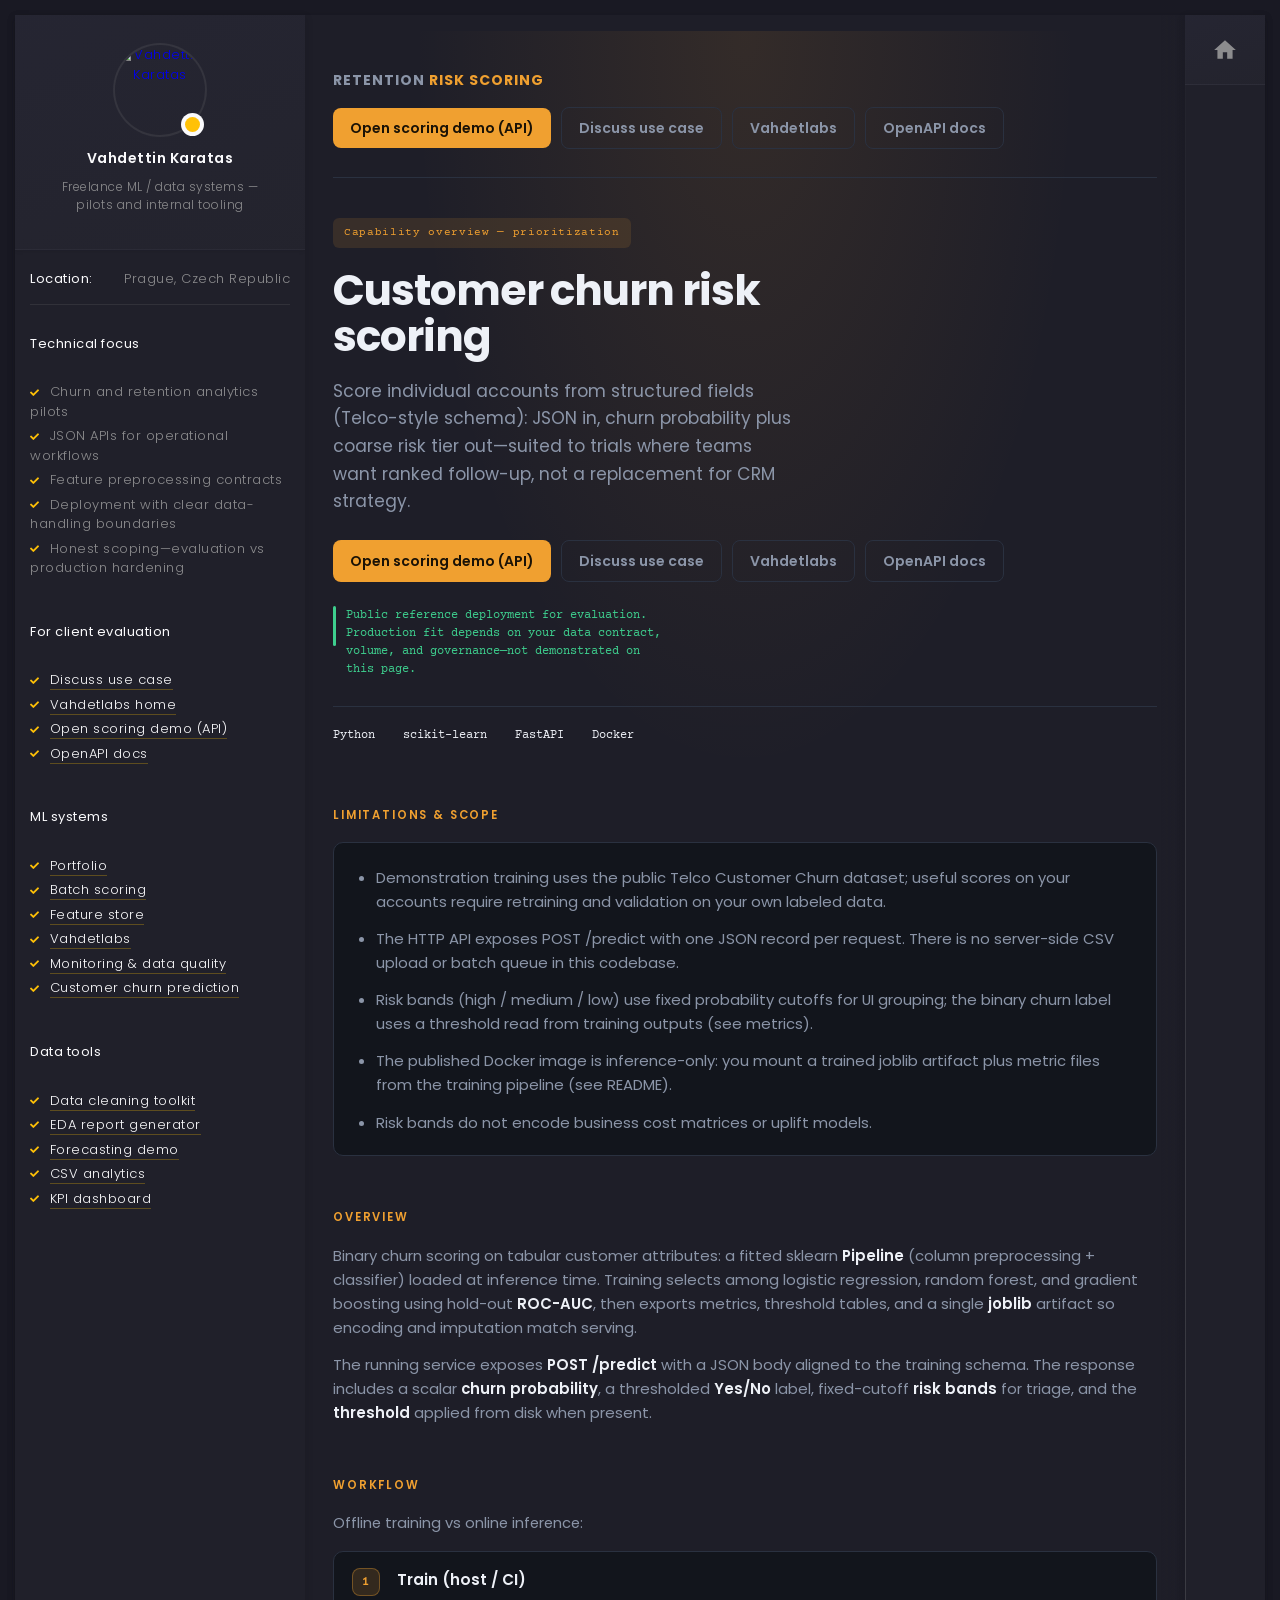
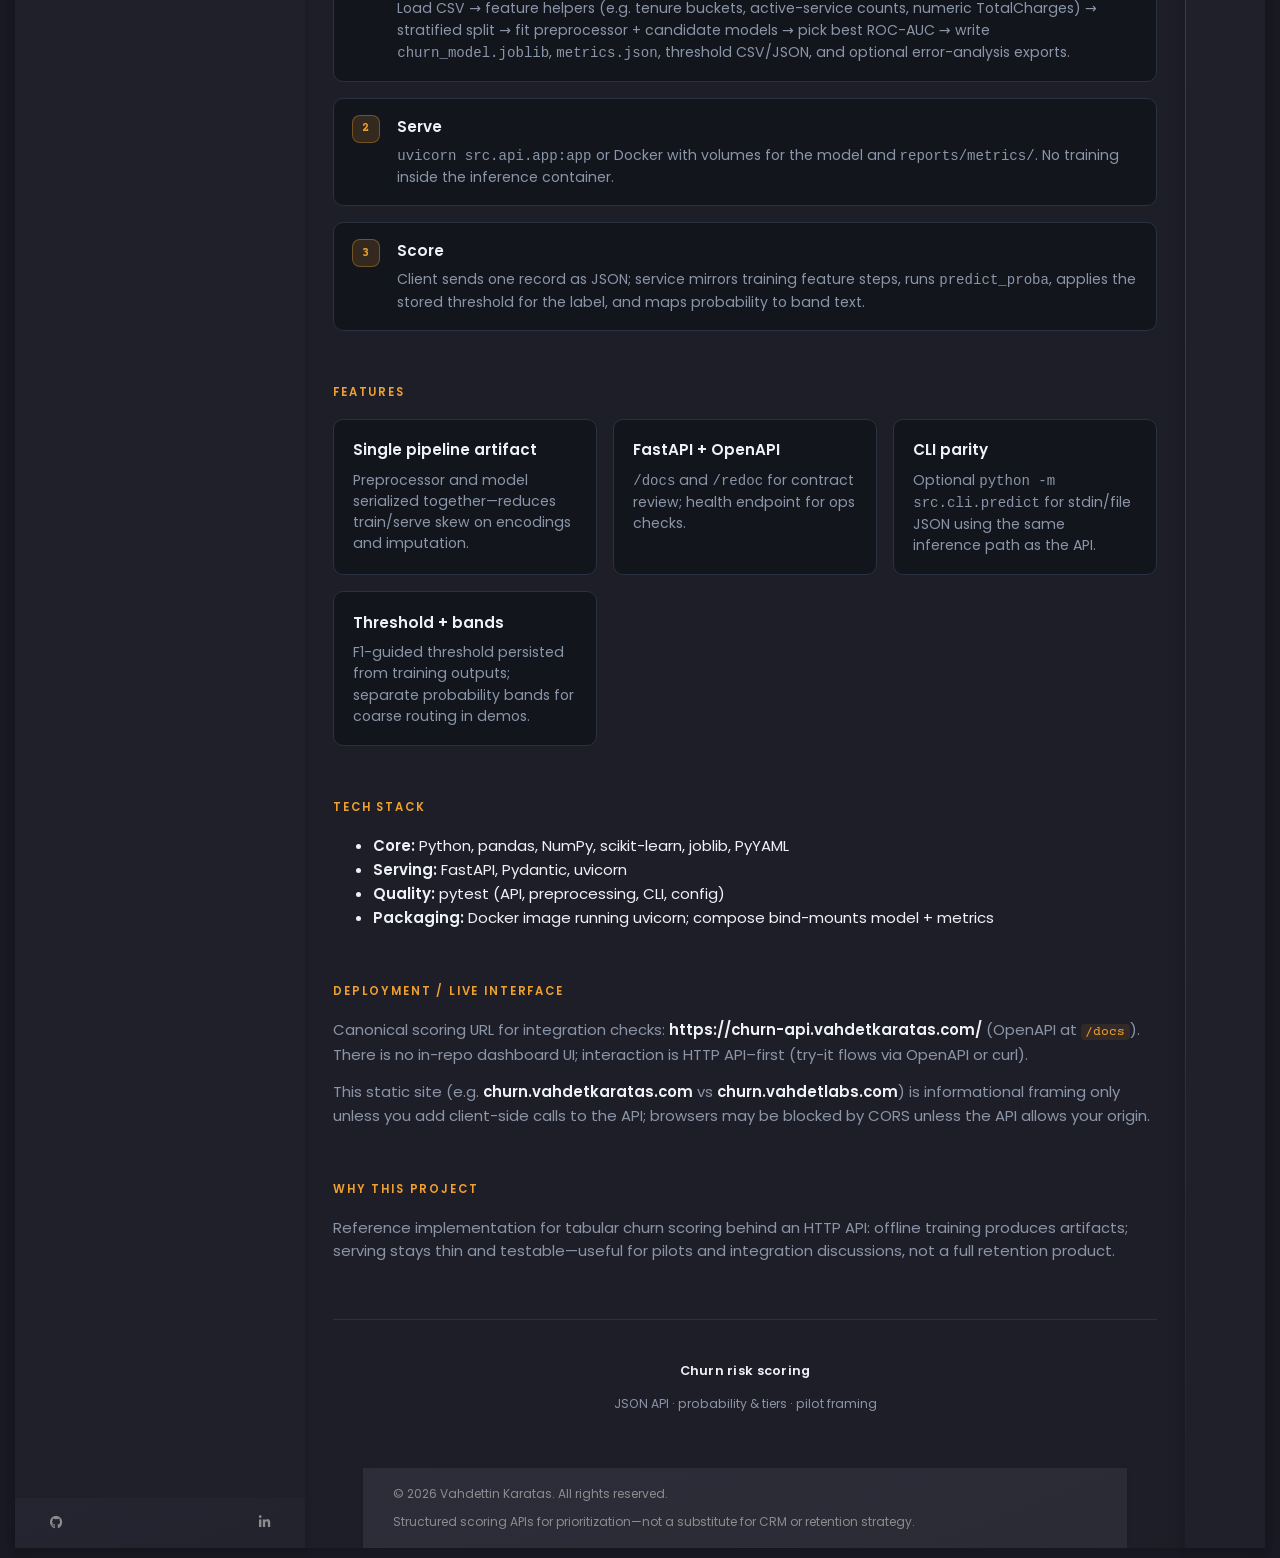
==== layout-shell-commercial/index.html @ cf545b8a "u2" ====
<!DOCTYPE html>
<html lang="en">
<head>
  <meta charset="UTF-8">
  <meta name="viewport" content="width=device-width, initial-scale=1">
  <meta name="description" content="Churn probability and risk tiers from tabular customer fields via JSON API—useful for prioritizing retention follow-up in pilot workflows.">
  <meta name="theme-color" content="#1a1f24">
  <title>Customer churn risk scoring — capability overview</title>
  <link rel="icon" href="/favicon.svg" type="image/svg+xml">
  <link rel="shortcut icon" href="/favicon.svg" type="image/svg+xml">
  <link rel="preconnect" href="https://fonts.googleapis.com">
  <link rel="preconnect" href="https://fonts.gstatic.com" crossorigin>
  <link href="https://fonts.googleapis.com/css2?family=Courier+Prime:ital,wght@0,400;0,700;1,400&family=Poppins:wght@200;300;400;600;700&display=swap" rel="stylesheet">
  <link rel="stylesheet" href="https://cdnjs.cloudflare.com/ajax/libs/font-awesome/5.15.4/css/all.min.css" crossorigin="anonymous" referrerpolicy="no-referrer">
  <link rel="stylesheet" href="shell.css">
  <link rel="stylesheet" href="demo-content.css">
</head>
<body>
  <div class="shell-outer">
    <div class="shell-card">
      <div class="art-info-bar">
        <div class="art-info-bar-frame">
          <div class="art-info-bar-header">
            <button type="button" class="art-info-bar-btn" aria-label="Toggle info" aria-expanded="false">
              <i class="fas fa-ellipsis-v" aria-hidden="true"></i>
            </button>
          </div>

          <div class="art-header">
            <div class="art-avatar">
              <a href="https://vahdetlabs.com/" class="art-avatar-curtain">
                <img src="https://vahdetkaratas.com/img/face-1.jpg" alt="Vahdettin Karatas" width="90" height="90">
                <i class="fas fa-expand" aria-hidden="true"></i>
              </a>
              <div class="art-lamp-light">
                <div class="art-available-lamp"></div>
              </div>
            </div>
            <h5 class="art-name mb-10"><a href="https://vahdetlabs.com/">Vahdettin Karatas</a></h5>
            <div class="art-sm-text">Freelance ML / data systems — pilots and internal tooling</div>
            
          </div>

          <div id="scrollbar2" class="art-scroll-frame">
            <div class="art-table p-15-15">
              <ul>
                <li><h6>Location:</h6><span>Prague, Czech Republic</span></li>
              </ul>
            </div>

            <div class="art-ls-divider"></div>

            <div class="art-knowledge-block p-30-15">
              <h6 class="mb-15">Technical focus</h6>
              <ul class="art-knowledge-list p-15-0">
                <li>Churn and retention analytics pilots</li>
<li>JSON APIs for operational workflows</li>
<li>Feature preprocessing contracts</li>
<li>Deployment with clear data-handling boundaries</li>
<li>Honest scoping—evaluation vs production hardening</li>
              </ul>
            </div>

            <div class="art-knowledge-block p-30-15">
              <h6 class="mb-15">For client evaluation</h6>
              <ul class="art-knowledge-list p-15-0">
                <li><a href="https://vahdetlabs.com/contact" target="_blank" rel="noopener noreferrer">Discuss use case</a></li>
<li><a href="https://vahdetlabs.com/" target="_blank" rel="noopener noreferrer">Vahdetlabs home</a></li>
<li><a href="https://churn-api.vahdetkaratas.com/" target="_blank" rel="noopener noreferrer">Open scoring demo (API)</a></li>
<li><a href="https://churn-api.vahdetkaratas.com/docs" target="_blank" rel="noopener noreferrer">OpenAPI docs</a></li>
              </ul>
            </div>

            <div class="art-knowledge-block p-30-15">
              <h6 class="mb-15">ML systems</h6>
              <ul class="art-knowledge-list p-15-0">
                <li><a href="https://vahdetkaratas.com/portfolio" target="_blank" rel="noopener noreferrer">Portfolio</a></li>
                <li><a href="https://batch-scoring.vahdetkaratas.com/" target="_blank" rel="noopener noreferrer">Batch scoring</a></li>
                <li><a href="https://feature-store.vahdetkaratas.com/" target="_blank" rel="noopener noreferrer">Feature store</a></li>
                <li><a href="https://vahdetlabs.com/" target="_blank" rel="noopener noreferrer">Vahdetlabs</a></li>
                <li><a href="https://monitoring.vahdetlabs.com/" target="_blank" rel="noopener noreferrer">Monitoring &amp; data quality</a></li>
                <li><a href="https://churn.vahdetlabs.com/" target="_blank" rel="noopener noreferrer">Customer churn prediction</a></li>
              </ul>
            </div>

            <div class="art-knowledge-block p-30-15">
              <h6 class="mb-15">Data tools</h6>
              <ul class="art-knowledge-list p-15-0">
                <li><a href="https://data-cleaning.vahdetlabs.com/" target="_blank" rel="noopener noreferrer">Data cleaning toolkit</a></li>
                <li><a href="https://eda-report.vahdetlabs.com/" target="_blank" rel="noopener noreferrer">EDA report generator</a></li>
                <li><a href="https://forecasting.vahdetlabs.com/" target="_blank" rel="noopener noreferrer">Forecasting demo</a></li>
                <li><a href="https://ai-analysis.vahdetlabs.com/" target="_blank" rel="noopener noreferrer">CSV analytics</a></li>
                <li><a href="https://kpi-dashboard.vahdetlabs.com/" target="_blank" rel="noopener noreferrer">KPI dashboard</a></li>
              </ul>
            </div>

          </div>

          <div class="art-ls-social">
            <a href="https://github.com/vahdetkaratas" target="_blank" rel="noopener noreferrer" title="GitHub" aria-label="GitHub"><i class="fab fa-github" aria-hidden="true"></i></a>
<a href="https://linkedin.com/in/vahdetkaratas" target="_blank" rel="noopener noreferrer" title="LinkedIn" aria-label="LinkedIn"><i class="fab fa-linkedin-in" aria-hidden="true"></i></a>
          </div>
        </div>
      </div>

      <div class="shell-main-wrap" id="shellMainWrap">
        <div class="shell-mobile-curtain" id="shellMobileCurtain" aria-hidden="true"></div>
        <div class="shell-main">
          <main class="shell-scroll" id="shellScroll">
            <div class="shell-content" id="projectContent">
              <div class="batch-page">
                <a class="skip" href="#main">Skip to content</a>

                <div class="wrap">
                  <header>
                    <div class="logo" id="top">Retention <span>risk scoring</span></div>
                    <div class="nav-actions">
                      <a class="btn btn-primary" href="https://churn-api.vahdetkaratas.com/" target="_blank" rel="noopener noreferrer">Open scoring demo (API)</a>
<a class="btn btn-ghost" href="https://vahdetlabs.com/contact" target="_blank" rel="noopener noreferrer">Discuss use case</a>
<a class="btn btn-ghost" href="https://vahdetlabs.com/" target="_blank" rel="noopener noreferrer">Vahdetlabs</a>
<a class="btn btn-ghost" href="https://churn-api.vahdetkaratas.com/docs" target="_blank" rel="noopener noreferrer">OpenAPI docs</a>
                    </div>
                  </header>

                  <div id="main">
                    <section class="hero">
                      <span class="hero-badge">Capability overview — prioritization</span>
                      <h1>Customer churn risk scoring</h1>
                      <p class="hero-lead">Score individual accounts from structured fields (Telco-style schema): JSON in, churn probability plus coarse risk tier out—suited to trials where teams want ranked follow-up, not a replacement for CRM strategy.</p>
                      <div class="hero-cta">
                        <a class="btn btn-primary" href="https://churn-api.vahdetkaratas.com/" target="_blank" rel="noopener noreferrer">Open scoring demo (API)</a>
<a class="btn btn-ghost" href="https://vahdetlabs.com/contact" target="_blank" rel="noopener noreferrer">Discuss use case</a>
<a class="btn btn-ghost" href="https://vahdetlabs.com/" target="_blank" rel="noopener noreferrer">Vahdetlabs</a>
<a class="btn btn-ghost" href="https://churn-api.vahdetkaratas.com/docs" target="_blank" rel="noopener noreferrer">OpenAPI docs</a>
                      </div>
                      <p class="hero-note">Public reference deployment for evaluation. Production fit depends on your data contract, volume, and governance—not demonstrated on this page.</p>
                      <div class="metrics" aria-label="Project facts">
                        <div><span>Python</span></div>
<div><span>scikit-learn</span></div>
<div><span>FastAPI</span></div>
<div><span>Docker</span></div>
                      </div>
                    </section>

                    <section id="scope" aria-labelledby="h-scope"><h2 id="h-scope">Limitations &amp; scope</h2><div class="pitch"><ul><li>Demonstration training uses the public Telco Customer Churn dataset; useful scores on your accounts require retraining and validation on your own labeled data.</li>
<li>The HTTP API exposes POST /predict with one JSON record per request. There is no server-side CSV upload or batch queue in this codebase.</li>
<li>Risk bands (high / medium / low) use fixed probability cutoffs for UI grouping; the binary churn label uses a threshold read from training outputs (see metrics).</li>
<li>The published Docker image is inference-only: you mount a trained joblib artifact plus metric files from the training pipeline (see README).</li>
<li>Risk bands do not encode business cost matrices or uplift models.</li></ul></div></section>

                    <section class="proj-section" aria-labelledby="overview-heading">
  <h2 id="overview-heading">Overview</h2>
  <div class="proj-prose">
    <p>
      Binary churn scoring on tabular customer attributes: a fitted sklearn <strong>Pipeline</strong>
      (column preprocessing + classifier) loaded at inference time. Training selects among logistic regression,
      random forest, and gradient boosting using hold-out <strong>ROC-AUC</strong>, then exports metrics,
      threshold tables, and a single <strong>joblib</strong> artifact so encoding and imputation match serving.
    </p>
    <p>
      The running service exposes <strong>POST /predict</strong> with a JSON body aligned to the training schema.
      The response includes a scalar <strong>churn probability</strong>, a thresholded <strong>Yes/No</strong> label,
      fixed-cutoff <strong>risk bands</strong> for triage, and the <strong>threshold</strong> applied from disk when present.
    </p>
  </div>
</section>

<section class="proj-section" aria-labelledby="workflow-heading">
  <h2 id="workflow-heading">Workflow</h2>
  <p class="proj-section-intro">Offline training vs online inference:</p>
  <ol class="proj-steps">
    <li class="proj-step">
      <span class="proj-step-num">1</span>
      <div class="proj-step-body">
        <h3 class="proj-step-title">Train (host / CI)</h3>
        <p>
          Load CSV → feature helpers (e.g. tenure buckets, active-service counts, numeric TotalCharges) → stratified split →
          fit preprocessor + candidate models → pick best ROC-AUC → write <code>churn_model.joblib</code>,
          <code>metrics.json</code>, threshold CSV/JSON, and optional error-analysis exports.
        </p>
      </div>
    </li>
    <li class="proj-step">
      <span class="proj-step-num">2</span>
      <div class="proj-step-body">
        <h3 class="proj-step-title">Serve</h3>
        <p>
          <code>uvicorn src.api.app:app</code> or Docker with volumes for the model and <code>reports/metrics/</code>.
          No training inside the inference container.
        </p>
      </div>
    </li>
    <li class="proj-step">
      <span class="proj-step-num">3</span>
      <div class="proj-step-body">
        <h3 class="proj-step-title">Score</h3>
        <p>
          Client sends one record as JSON; service mirrors training feature steps, runs <code>predict_proba</code>,
          applies the stored threshold for the label, and maps probability to band text.
        </p>
      </div>
    </li>
  </ol>
</section>

<section class="proj-section" aria-labelledby="features-heading">
  <h2 id="features-heading">Features</h2>
  <div class="proj-card-grid">
    <div class="proj-card">
      <h3 class="proj-card-title">Single pipeline artifact</h3>
      <p>Preprocessor and model serialized together—reduces train/serve skew on encodings and imputation.</p>
    </div>
    <div class="proj-card">
      <h3 class="proj-card-title">FastAPI + OpenAPI</h3>
      <p><code>/docs</code> and <code>/redoc</code> for contract review; health endpoint for ops checks.</p>
    </div>
    <div class="proj-card">
      <h3 class="proj-card-title">CLI parity</h3>
      <p>Optional <code>python -m src.cli.predict</code> for stdin/file JSON using the same inference path as the API.</p>
    </div>
    <div class="proj-card">
      <h3 class="proj-card-title">Threshold + bands</h3>
      <p>F1-guided threshold persisted from training outputs; separate probability bands for coarse routing in demos.</p>
    </div>
  </div>
</section>

<section class="proj-section" aria-labelledby="stack-heading">
  <h2 id="stack-heading">Tech stack</h2>
  <div class="proj-prose">
    <ul>
      <li><strong>Core:</strong> Python, pandas, NumPy, scikit-learn, joblib, PyYAML</li>
      <li><strong>Serving:</strong> FastAPI, Pydantic, uvicorn</li>
      <li><strong>Quality:</strong> pytest (API, preprocessing, CLI, config)</li>
      <li><strong>Packaging:</strong> Docker image running uvicorn; compose bind-mounts model + metrics</li>
    </ul>
  </div>
</section>

<section class="proj-section" aria-labelledby="deploy-heading">
  <h2 id="deploy-heading">Deployment / live interface</h2>
  <div class="proj-prose">
    <p>
      Canonical scoring URL for integration checks: <strong>https://churn-api.vahdetkaratas.com/</strong>
      (OpenAPI at <code>/docs</code>). There is no in-repo dashboard UI; interaction is HTTP API–first (try-it flows via OpenAPI or curl).
    </p>
    <p>
      This static site (e.g. <strong>churn.vahdetkaratas.com</strong> vs <strong>churn.vahdetlabs.com</strong>) is informational framing only unless you add client-side calls to the API; browsers may be blocked by CORS unless the API allows your origin.
    </p>
  </div>
</section>

<section class="proj-section" aria-labelledby="why-heading">
  <h2 id="why-heading">Why this project</h2>
  <div class="proj-prose">
    <p>
      Reference implementation for tabular churn scoring behind an HTTP API: offline training produces artifacts; serving stays thin and testable—useful for pilots and integration discussions, not a full retention product.
    </p>
  </div>
</section>

                  </div>

                  <footer class="batch-project-footer">
                    <p class="name">Churn risk scoring</p>
                    <p style="margin:0.35rem 0 0;font-size:0.76rem;">JSON API · probability &amp; tiers · pilot framing</p>
                  </footer>
                </div>
              </div>
            </div>

            <div class="container-fluid p-30-0">
              <footer class="footer">
                <div class="art-copy">© <span id="shellYear"></span> Vahdettin Karatas. All rights reserved.</div>
                <div class="footer-developer">Structured scoring APIs for prioritization—not a substitute for CRM or retention strategy.</div>
              </footer>
            </div>
          </main>
        </div>

        <aside class="shell-rail" aria-label="Home">
          <div class="shell-rail-header">
            <a class="shell-rail-home" href="https://vahdetlabs.com/" id="shellHomeLink" title="Vahdetlabs home" aria-label="Vahdetlabs home">
              <svg viewBox="0 0 24 24" aria-hidden="true" class="shell-rail-home-icon">
                <path fill="currentColor" d="M10 20v-6h4v6h5v-8h3L12 3 2 12h3v8h5z"/>
              </svg>
            </a>
          </div>
          <div class="shell-rail-spacer" aria-hidden="true"></div>
        </aside>
      </div>
    </div>
  </div>

  <script src="shell.js"></script>
</body>
</html>
---- layout-shell-commercial/shell.css ----
/**
 * layout-shell — info bar transcribed from:
 *   _config.scss (tokens), _info-bar.scss, _common.scss (art-table, utilities),
 *   _markup.scss (.art-info-bar / .art-scroll-frame), _enhancements.scss (info bar tweaks)
 */
:root {
  --main-color: #ffc107;
  --text-neon: 0 0 3px rgba(250, 250, 252, 0.4);
  --info-bar-1: rgb(32, 32, 42);
  --info-bar-2-a: rgb(37, 37, 50);
  --info-bar-2-b: rgb(35, 35, 45);
  --content-bg: rgb(30, 30, 40);
  --deep: rgb(25, 25, 35);
  --card-a: rgb(45, 45, 58);
  --card-b: rgb(43, 43, 53);
  --card-s-light: linear-gradient(159deg, rgba(45, 45, 58, 0.88) 0%, rgba(43, 43, 53, 0.88) 100%);
  --text-1: rgb(250, 250, 252);
  --text-2: rgb(140, 140, 142);
  --text-3: rgb(100, 100, 102);
  --border-soft: rgba(255, 255, 255, 0.08);
  --shadow-1: 0 3px 8px 0 rgba(15, 15, 20, 0.2);
  --shadow-2: 0 1px 4px 0 rgba(15, 15, 20, 0.1);
  --tr-sm: 0.2s ease-out;
  --tr-md: 0.4s ease-in-out;
  --rail-width: 80px;
}

* {
  box-sizing: border-box;
}

html,
body {
  margin: 0;
  min-height: 100%;
}

/* Shell outer = .art-app padding */
.shell-outer {
  padding: 15px;
  min-height: 100vh;
  overflow-x: hidden;
  font-family: "Poppins", var(--font-primary, sans-serif);
  background: var(--deep);
  color: var(--text-2);
  font-size: 13px;
  font-weight: 300;
  letter-spacing: 0.5px;
  -webkit-font-smoothing: subpixel-antialiased;
}

.shell-outer * {
  scrollbar-width: none;
}
.shell-outer *::-webkit-scrollbar {
  display: none;
}

.shell-card {
  max-width: 1440px;
  margin: 0 auto;
  background: var(--content-bg);
  box-shadow: var(--shadow-1);
  min-height: calc(100vh - 30px);
  display: flex;
  flex-wrap: nowrap;
  align-items: stretch;
  position: relative;
}

/* ========== INFO BAR (_info-bar.scss + _markup.scss) ========== */
/* No horizontal padding here — only .art-info-bar-frame has 0 15px (_markup).
   Adding both caused “box in box” (30px total inset vs original single gutter). */
/* Typography matches _common.scss body + info-bar text rhythm */
.art-info-bar {
  background: var(--info-bar-1);
  width: 290px;
  min-width: 290px;
  max-width: 290px;
  height: calc(100vh - 30px);
  position: relative;
  z-index: 999;
  box-shadow: var(--shadow-1);
  transition: 0.55s ease-in-out;
  box-sizing: border-box;
  overflow-x: hidden;
  font-size: 13px;
  font-weight: 300;
  letter-spacing: 0.5px;
  line-height: 1.5;
  -webkit-font-smoothing: subpixel-antialiased;
}

.art-info-bar .art-info-bar-frame {
  padding: 0 15px;
  position: relative;
  height: 100%;
  box-sizing: border-box;
}

/* Mobile header — hidden on desktop (_markup.scss) */
.art-info-bar .art-info-bar-header {
  width: 100%;
  height: 70px;
  justify-content: flex-start;
  align-items: center;
  position: absolute;
  left: 0;
  top: 0;
  z-index: 999999999999;
  display: none;
  box-sizing: border-box;
}

.art-info-bar .art-info-bar-btn {
  margin-left: auto;
  pointer-events: all;
  font-size: 14px;
  padding: 30px;
  background: none;
  border: none;
  font: inherit;
  cursor: pointer;
  color: var(--text-2);
}

.art-info-bar .art-info-bar-btn:hover {
  color: var(--text-1);
}

/* Fits inside .art-info-bar-frame (single 15px gutter — no root bar padding) */
.art-info-bar .art-header {
  position: absolute;
  left: 0;
  top: 0;
  z-index: 99999;
  width: 100%;
  box-sizing: border-box;
  padding: 30px;
  height: 235px;
  background: linear-gradient(159deg, rgba(37, 37, 50, 0.98) 0%, rgba(35, 35, 45, 0.98) 100%);
  text-align: center;
  box-shadow: var(--shadow-2);
  border-bottom: 1px solid rgba(140, 140, 142, 0.06);
}

.art-info-bar .art-avatar {
  width: 90px;
  height: 90px;
  margin: 0 auto 15px;
  border-radius: 50%;
  position: relative;
}

.art-info-bar .art-avatar .art-avatar-curtain {
  position: relative;
  width: 100%;
  height: 100%;
  border-radius: 50%;
  display: flex;
  justify-content: center;
  outline: inherit;
  transition: var(--tr-sm), box-shadow 0.2s ease;
  z-index: 0;
  overflow: hidden;
  box-shadow: 0 0 0 2px rgba(140, 140, 142, 0.15);
}

.art-info-bar .art-avatar .art-avatar-curtain:hover {
  opacity: 1;
  outline: inherit;
  box-shadow: 0 0 0 2px rgba(140, 140, 142, 0.25);
}

.art-info-bar .art-avatar .art-avatar-curtain i {
  background: linear-gradient(159deg, rgba(45, 45, 58, 0.88) 0%, rgba(43, 43, 53, 0.88) 100%);
  width: 30px;
  height: 30px;
  text-align: center;
  align-self: center;
  font-weight: 700;
  font-size: 12px;
  line-height: 30px;
  color: var(--text-1);
  border-radius: 50%;
  opacity: 0;
  z-index: 1;
  transition: var(--tr-md);
}

.art-info-bar .art-avatar .art-avatar-curtain img {
  position: absolute;
  width: 100%;
  height: 100%;
  object-fit: cover;
  border-radius: 50%;
  z-index: 0;
  left: 0;
  top: 0;
}

.art-info-bar .art-avatar .art-avatar-curtain:hover i {
  opacity: 0.7;
}

.art-info-bar .art-avatar .art-avatar-curtain:hover i:hover {
  opacity: 1;
  transform: scale(1.07);
}

/* Availability lamp */
.art-info-bar .art-avatar .art-lamp-light {
  z-index: 2;
}

.art-info-bar .art-avatar .art-lamp-light::before {
  content: "";
  position: absolute;
  bottom: -1px;
  right: 1px;
  background: var(--text-1);
  height: 23px;
  width: 23px;
  border-radius: 50%;
  animation: shell-puls 1s infinite;
}

@keyframes shell-puls {
  0% {
    transform: scale(0.6);
    opacity: 1;
  }
  100% {
    transform: scale(1);
    opacity: 0;
  }
}

.art-info-bar .art-avatar .art-available-lamp {
  position: absolute;
  bottom: 3px;
  right: 5px;
  height: 15px;
  width: 15px;
  background: var(--main-color);
  border-radius: 50%;
  z-index: 0;
  transition: var(--tr-md);
  overflow: visible;
}

/* Tooltip: SCSS uses position:relative on ::after — that keeps a layout box under the text area.
   Absolute + visibility fixes the phantom “extra box” while hover still matches the site. */
.art-info-bar .art-avatar .art-available-lamp::after {
  position: absolute;
  left: 28px;
  top: -10px;
  content: "I am available for freelance hire";
  width: 115px;
  display: block;
  padding: 5px 10px;
  font-size: 12px;
  font-weight: 200;
  font-family: "Poppins", sans-serif;
  color: var(--text-2);
  box-shadow: var(--shadow-2);
  background: var(--deep);
  opacity: 0;
  visibility: hidden;
  pointer-events: none;
  transform: translateX(20px);
  transition: var(--tr-md);
  text-align: left;
  white-space: normal;
  margin: 0;
}

.art-info-bar .art-avatar .art-available-lamp::before {
  content: "";
  position: absolute;
  height: 5px;
  width: 5px;
  right: -15px;
  top: 5px;
  opacity: 0;
  background: var(--deep);
  pointer-events: none;
  transform: translateX(20px) rotate(45deg);
  transition: var(--tr-md);
  z-index: 99;
}

.art-info-bar .art-avatar .art-available-lamp:hover::after {
  opacity: 1;
  visibility: visible;
  transform: translateX(0);
}

.art-info-bar .art-avatar .art-available-lamp:hover::before {
  opacity: 1;
  transform: translateX(0) rotate(45deg);
}

/* h5.art-name.mb-10 — .margin:0 was beating .mb-10 (higher specificity); keep 10px below name */
.art-info-bar .art-name {
  color: var(--text-1);
  transition: var(--tr-md);
  font-size: 14px;
  font-weight: 600;
  line-height: 1.25;
  margin: 0 0 10px 0;
  padding: 0;
}

.art-info-bar .art-name a {
  color: var(--text-1);
  text-decoration: none;
  transition: var(--tr-md);
}

.art-info-bar .art-name:hover a {
  color: var(--main-color);
}

.art-info-bar .art-header .art-sm-text {
  font-size: 12px;
  line-height: 1.5;
  margin: 0;
  padding: 0;
}

/* Scroll / list areas still use global .art-sm-text size if needed */
.art-sm-text {
  font-size: 12px;
}

.art-muted {
  color: var(--text-3);
}

/* .mb-10 under last header line (availability) */
.art-info-bar .art-header .art-sm-text.art-muted.mb-10 {
  margin-bottom: 10px;
}

.p-15-15 {
  padding-top: 15px;
  padding-bottom: 15px;
}

.p-30-15 {
  padding-top: 30px;
  padding-bottom: 15px;
}

.p-15-0 {
  padding-top: 15px;
  padding-bottom: 0;
}

.mb-10 {
  margin-bottom: 10px;
}

.mb-15 {
  margin-bottom: 15px;
}

/* Scroll area: _markup.scss .art-info-bar-frame .art-scroll-frame .scroll-content → 240px 0 50px */
.art-info-bar #scrollbar2.art-scroll-frame {
  width: 100%;
  max-width: 100%;
  height: calc(100vh - 30px);
  overflow-x: hidden;
  overflow-y: auto;
  -webkit-overflow-scrolling: touch;
  box-sizing: border-box;
  padding: 240px 0 50px;
}

/* _common.scss .art-table */
.art-info-bar .art-table {
  color: var(--text-2);
}

.art-info-bar .art-table ul {
  padding: 0;
  margin: 0;
}

.art-info-bar .art-table ul li {
  list-style-type: none;
  display: flex;
  justify-content: space-between;
  margin-bottom: 5px;
}

.art-info-bar .art-table ul li:last-child {
  margin-bottom: 0;
}

.art-info-bar .art-table ul li h6 {
  padding-right: 20px;
  margin: 0;
  font-size: 13px;
  font-weight: 400;
  color: var(--text-1);
  line-height: 1.45;
}

.art-info-bar .art-table ul li > span:nth-child(2) {
  text-align: right;
  font-size: 13px;
  line-height: 1.45;
}

/* _common .art-ls-divider + _enhancements */
.art-ls-divider {
  background: var(--text-3);
  width: 100%;
  height: 1px;
  opacity: 0.25;
}

/* .mb-15 must win — do not use margin:0 shorthand on h6 (was overriding .mb-15) */
.art-info-bar .art-knowledge-block > h6 {
  margin: 0 0 15px 0;
  padding: 0;
  font-size: 13px;
  font-weight: 400;
  color: var(--text-1);
  line-height: 1.35;
}

/* _info-bar.scss .art-knowledge-list */
.art-info-bar .art-knowledge-list {
  padding-left: 0;
  margin: 0;
  list-style: none;
}

.art-info-bar .art-knowledge-list li {
  list-style-type: none;
  margin-bottom: 5px;
  padding: 0;
  color: var(--text-2);
  font-size: 13px;
  line-height: 1.5;
}

.art-info-bar .art-knowledge-list li:last-child {
  margin-bottom: 0;
}

.art-info-bar .art-knowledge-list li::before {
  font-family: "Font Awesome 5 Free";
  font-weight: 900;
  content: "\f00c";
  margin-right: 10px;
  font-size: 9px;
  color: var(--main-color);
  display: inline-block;
  vertical-align: 0.1em;
}

/* _info-bar .art-ls-social */
.art-info-bar .art-ls-social {
  display: flex;
  align-items: center;
  justify-content: space-between;
  padding: 0 35px;
  height: 50px;
  background: linear-gradient(159deg, rgba(37, 37, 50, 0.98) 0%, rgba(35, 35, 45, 0.98) 100%);
  position: absolute;
  bottom: 0;
  box-shadow: var(--shadow-2);
  left: 0;
  width: 100%;
  box-sizing: border-box;
  z-index: 999;
}

/* _info-bar social links: no font-size in SCSS — inherit body 13px */
.art-info-bar .art-ls-social a {
  color: var(--text-2);
  transition: var(--tr-sm);
  font-size: 13px;
  line-height: 1;
}

.art-info-bar .art-ls-social a:hover {
  text-shadow: var(--text-neon);
  color: var(--text-1);
  transform: scale(1.1);
  opacity: 1;
}

/* ========== Main column + rail (unchanged shell) ========== */
.shell-main-wrap {
  flex: 1;
  min-width: 0;
  display: flex;
  flex-wrap: nowrap;
  align-items: stretch;
  position: relative;
  min-height: calc(100vh - 30px);
}

/* Desktop: no curtain node */
.shell-mobile-curtain {
  display: none;
}

@media (min-width: 921px) {
  .shell-main-wrap::after {
    content: "";
    position: absolute;
    right: var(--rail-width);
    top: 0;
    bottom: 0;
    width: 24px;
    background: linear-gradient(90deg, transparent 0%, rgba(25, 25, 35, 0.12) 100%);
    pointer-events: none;
    z-index: 5;
  }

  /*
   * Long main content: stretch sidebar + rail with the main column; window scrolls.
   */
  .shell-card {
    align-items: stretch;
  }

  .art-info-bar {
    height: auto;
    align-self: stretch;
    min-height: calc(100vh - 30px);
  }

  .art-info-bar .art-info-bar-frame {
    display: flex;
    flex-direction: column;
    min-height: 100%;
    height: 100%;
  }

  .art-info-bar #scrollbar2.art-scroll-frame {
    height: auto;
    flex: 1 1 auto;
    min-height: 10rem;
    max-height: none;
  }

  .shell-main-wrap {
    align-items: stretch;
    min-height: calc(100vh - 30px);
  }

  .shell-main {
    flex: 1 1 auto;
    min-width: 0;
    min-height: 0;
    display: flex;
    flex-direction: column;
  }

  main.shell-scroll {
    flex: 0 0 auto;
    min-height: 0;
    overflow-x: hidden;
    overflow-y: visible;
  }

  .shell-rail {
    align-self: stretch;
    min-height: calc(100vh - 30px);
  }
}

.shell-main {
  flex: 1;
  min-width: 0;
  display: flex;
  flex-direction: column;
  background: var(--content-bg);
}

.shell-scroll {
  flex: 1;
  min-height: 0;
  overflow-y: auto;
  padding: 2rem 1.75rem 0;
  -webkit-overflow-scrolling: touch;
  color: var(--text-1);
  font-size: 15px;
  font-weight: 400;
  letter-spacing: normal;
}

.shell-content {
  max-width: 900px;
  margin: 0 auto;
  min-height: 35vh;
}

.shell-placeholder {
  margin: 0;
  padding: 2rem 1.25rem;
  border: 1px dashed var(--border-soft);
  border-radius: 4px;
  color: var(--text-3);
  font-size: 0.88rem;
  text-align: center;
  background: rgba(25, 25, 35, 0.25);
}

.container-fluid {
  overflow-x: hidden;
  padding: 0 30px;
  position: relative;
  max-width: 100%;
  box-sizing: border-box;
}

.p-30-0 {
  padding-top: 30px;
  padding-bottom: 0;
}

.footer {
  width: 100%;
  padding: 17px 30px 7px;
  display: flex;
  flex-wrap: wrap;
  justify-content: space-between;
  align-items: center;
  background: linear-gradient(159deg, var(--card-a) 0%, var(--card-b) 100%);
  box-shadow: var(--shadow-2);
  font-size: 12px;
  color: var(--text-2);
  transition: 0.55s ease-in-out;
  z-index: 9;
}

.footer > div {
  margin-bottom: 10px;
}

.footer a {
  color: inherit;
  text-decoration: none;
  transition: var(--tr-sm);
}

.footer a:hover {
  color: var(--text-1);
}

.art-copy {
  color: var(--text-2);
}

.footer-developer {
  color: var(--text-2);
  text-align: right;
}

.shell-rail {
  width: var(--rail-width);
  min-width: var(--rail-width);
  flex-shrink: 0;
  background: var(--info-bar-1);
  display: flex;
  flex-direction: column;
  box-shadow: var(--shadow-1);
  position: relative;
  z-index: 6;
}

.shell-rail::before {
  content: "";
  position: absolute;
  left: 0;
  top: 0;
  bottom: 0;
  width: 1px;
  background: linear-gradient(
    180deg,
    transparent 0%,
    rgba(140, 140, 142, 0.2) 20%,
    rgba(140, 140, 142, 0.25) 50%,
    rgba(140, 140, 142, 0.2) 80%,
    transparent 100%
  );
  pointer-events: none;
}

.shell-rail-header {
  width: 100%;
  height: 70px;
  min-height: 70px;
  display: flex;
  align-items: center;
  justify-content: center;
  background: linear-gradient(159deg, rgba(37, 37, 50, 0.98) 0%, rgba(35, 35, 45, 0.98) 100%);
  border-bottom: 1px solid rgba(140, 140, 142, 0.08);
}

.shell-rail-home {
  display: flex;
  align-items: center;
  justify-content: center;
  width: 100%;
  height: 100%;
  color: var(--text-2);
  text-decoration: none;
  transition: color 0.2s, background 0.2s;
}

.shell-rail-home:hover {
  color: var(--main-color);
  background: rgba(255, 255, 255, 0.04);
}

.shell-rail-home-icon {
  width: 26px;
  height: 26px;
  display: block;
}

.shell-rail-spacer {
  flex: 1;
  min-height: 8px;
}

/* ========== Mobile (_markup max-width 920px) ========== */
@media (max-width: 920px) {
  .container-fluid {
    padding-left: 15px;
    padding-right: 15px;
  }

  .art-info-bar .art-info-bar-header {
    display: flex;
    flex-direction: row;
    align-items: center;
    justify-content: flex-start;
  }

  .shell-card {
    flex-direction: column;
    position: relative;
  }

  .shell-mobile-curtain.is-open {
    display: block;
    position: fixed;
    inset: 0;
    z-index: 998;
    background: rgba(30, 30, 40, 0.88);
    cursor: pointer;
    border: none;
    padding: 0;
    margin: 0;
  }

  .art-info-bar {
    position: absolute;
    left: -290px;
    width: 290px;
    height: 100vh;
    transition: transform 0.2s ease-out;
    z-index: 997;
  }

  .art-info-bar.art-active {
    transform: translateX(290px);
    z-index: 1000;
  }

  .art-info-bar .art-info-bar-btn {
    transform: translateX(70px);
    transition: var(--tr-md);
  }

  .art-info-bar.art-active .art-info-bar-btn {
    transform: translateX(0);
  }

  #scrollbar2.art-scroll-frame {
    height: 100vh;
  }

  .shell-main-wrap {
    flex-direction: column;
    min-height: 0;
    width: 100%;
    max-width: 100vw;
  }

  .shell-main-wrap::after {
    display: none !important;
  }

  .shell-scroll {
    min-height: 50vh;
  }

  .shell-rail {
    width: 100%;
    min-width: 100%;
    flex-direction: row;
    order: -1;
    min-height: 56px;
  }

  .shell-rail-header {
    width: 100%;
    height: 56px;
    min-height: 56px;
    border-bottom: 1px solid var(--border-soft);
  }

  .shell-rail-spacer {
    display: none;
  }
}

@media (max-width: 600px) {
  .footer {
    flex-direction: column;
    align-items: flex-start;
  }
  .footer-developer {
    text-align: left;
  }
}
---- layout-shell-commercial/demo-content.css ----
/* Demo page body — scoped inside .batch-page (shell = shell.css) */
.batch-page {
  --bg: #0a0c10;
  --bg-elevated: #12151c;
  --border: #2a3140;
  --text: #eef1f7;
  --muted: #8b95a8;
  --accent: #f0a030;
  --accent-hover: #ffb84d;
  --accent-glow: rgba(240, 160, 48, 0.12);
  --ok: #3ecf8e;
  --content-bg: rgb(30, 30, 40);
  --font-sans: "Poppins", system-ui, -apple-system, sans-serif;
  --font-mono: "Courier Prime", "Courier New", Courier, monospace;
  --radius: 10px;
  --step: 0.05s;
  position: relative;
  box-sizing: border-box;
  font-family: var(--font-sans);
  color: var(--text);
  line-height: 1.6;
  padding-bottom: 0.5rem;
}

@media (prefers-reduced-motion: reduce) {
  .batch-page * {
    animation-duration: 0.01ms !important;
    animation-iteration-count: 1 !important;
    transition-duration: 0.01ms !important;
  }
}

.batch-page *,
.batch-page *::before,
.batch-page *::after {
  box-sizing: border-box;
}

.batch-page a:focus-visible,
.batch-page .btn:focus-visible {
  outline: 2px solid var(--accent);
  outline-offset: 3px;
}

.batch-page .skip {
  position: absolute;
  left: -9999px;
  top: 0.5rem;
  padding: 0.5rem 1rem;
  background: var(--accent);
  color: var(--bg);
  font-weight: 600;
  z-index: 100;
  border-radius: 4px;
}
.batch-page .skip:focus {
  left: 0.5rem;
}

.batch-page header {
  display: flex;
  flex-wrap: wrap;
  align-items: center;
  justify-content: space-between;
  gap: 1rem;
  padding: 1.35rem 0 1.75rem;
  border-bottom: 1px solid var(--border);
}
.batch-page .logo {
  font-weight: 700;
  font-size: 0.88rem;
  letter-spacing: 0.07em;
  text-transform: uppercase;
  color: var(--muted);
}
.batch-page .logo span {
  color: var(--accent);
}

.batch-page .nav-actions {
  display: flex;
  flex-wrap: wrap;
  align-items: center;
  gap: 0.65rem;
}
.batch-page .btn {
  display: inline-flex;
  align-items: center;
  justify-content: center;
  gap: 0.45rem;
  padding: 0.55rem 1.05rem;
  font-family: var(--font-sans);
  font-weight: 600;
  font-size: 0.875rem;
  text-decoration: none;
  border-radius: 8px;
  border: none;
  cursor: pointer;
  transition: transform 0.18s ease, box-shadow 0.18s ease, background 0.18s ease, color 0.18s ease;
}
.batch-page .btn-primary {
  background: var(--accent);
  color: #1a1206;
}
.batch-page .btn-primary:hover {
  background: var(--accent-hover);
  transform: translateY(-2px);
  box-shadow: 0 10px 28px rgba(240, 160, 48, 0.22);
}
.batch-page .btn-ghost {
  background: transparent;
  color: var(--muted);
  border: 1px solid var(--border);
}
.batch-page .btn-ghost:hover {
  color: var(--text);
  border-color: var(--muted);
  background: var(--bg-elevated);
}
.batch-page .btn svg {
  width: 17px;
  height: 17px;
  fill: currentColor;
  flex-shrink: 0;
}

.batch-page #main > section {
  margin-top: 3.25rem;
  opacity: 0;
  animation: batch-enter 0.6s ease forwards;
}
.batch-page main section.hero {
  opacity: 1;
  animation: none;
}
.batch-page #main > section:nth-of-type(2) {
  animation-delay: calc(var(--step) * 1);
}
.batch-page #main > section:nth-of-type(3) {
  animation-delay: calc(var(--step) * 2);
}
.batch-page #main > section:nth-of-type(4) {
  animation-delay: calc(var(--step) * 3);
}
.batch-page #main > section:nth-of-type(5) {
  animation-delay: calc(var(--step) * 4);
}
.batch-page #main > section:nth-of-type(6) {
  animation-delay: calc(var(--step) * 5);
}
.batch-page #main > section:nth-of-type(7) {
  animation-delay: calc(var(--step) * 6);
}
@keyframes batch-enter {
  from {
    opacity: 0;
    transform: translateY(14px);
  }
  to {
    opacity: 1;
    transform: translateY(0);
  }
}

.batch-page .wrap {
  position: relative;
  z-index: 1;
  max-width: 880px;
  margin: 0 auto;
  padding: 0 0 1rem;
}

.batch-page .hero {
  padding: 2.5rem 0 0.5rem;
  margin-top: 0 !important;
}
.batch-page .hero .hero-badge {
  display: inline-block;
  font-family: var(--font-mono);
  font-size: 0.68rem;
  font-weight: 500;
  padding: 0.38rem 0.7rem;
  background: rgba(240, 160, 48, 0.12);
  color: var(--accent);
  border-radius: 6px;
  margin-bottom: 1.2rem;
  letter-spacing: 0.06em;
}
.batch-page h1 {
  font-size: clamp(1.85rem, 5.2vw, 2.65rem);
  font-weight: 700;
  line-height: 1.1;
  margin: 0 0 1.1rem;
  letter-spacing: -0.025em;
  max-width: 18ch;
}
.batch-page .hero-lead {
  font-size: 1.08rem;
  font-weight: 400;
  color: var(--muted);
  max-width: 42ch;
  margin: 0 0 1.5rem;
}
.batch-page .hero-cta {
  display: flex;
  flex-wrap: wrap;
  gap: 0.65rem;
  margin-bottom: 1.5rem;
}
.batch-page .hero-note {
  display: flex;
  align-items: flex-start;
  gap: 0.65rem;
  max-width: 48ch;
  font-family: var(--font-mono);
  font-size: 0.78rem;
  color: var(--ok);
  line-height: 1.45;
  margin: 0;
}
.batch-page .hero-note::before {
  content: "";
  width: 3px;
  min-height: 2.5rem;
  background: var(--ok);
  border-radius: 2px;
  flex-shrink: 0;
}
.batch-page .metrics {
  display: flex;
  flex-wrap: wrap;
  gap: 1rem 1.75rem;
  margin-top: 1.75rem;
  padding-top: 1.25rem;
  border-top: 1px solid var(--border);
  font-family: var(--font-mono);
  font-size: 0.72rem;
  color: var(--muted);
}
.batch-page .metrics span {
  color: var(--text);
  font-weight: 500;
}

.batch-page h2 {
  font-size: 0.72rem;
  font-weight: 600;
  text-transform: uppercase;
  letter-spacing: 0.16em;
  color: var(--muted);
  margin: 0 0 1.1rem;
}

/* Main body section titles (Overview, Architecture, Live demo, …) + limitations — site accent */
.batch-page .proj-section > h2,
.batch-page #scope > h2 {
  color: var(--accent);
}

.batch-page .compare {
  display: grid;
  grid-template-columns: 1fr 1fr;
  gap: 1rem;
}
@media (max-width: 680px) {
  .batch-page .compare {
    grid-template-columns: 1fr;
  }
}
.batch-page .card {
  background: var(--bg-elevated);
  border: 1px solid var(--border);
  border-radius: var(--radius);
  padding: 1.35rem 1.4rem;
}
.batch-page .card h3 {
  margin: 0 0 0.45rem;
  font-size: 1.02rem;
  font-weight: 600;
}
.batch-page .card p {
  margin: 0;
  font-size: 0.9rem;
  color: var(--muted);
  line-height: 1.55;
}
.batch-page .card.featured {
  border-color: rgba(240, 160, 48, 0.45);
  box-shadow: 0 0 0 1px rgba(240, 160, 48, 0.08) inset;
  background: linear-gradient(165deg, var(--bg-elevated) 0%, rgba(240, 160, 48, 0.05) 100%);
}

.batch-page .pipeline-wrap {
  margin-top: 0.35rem;
}
.batch-page .pipeline {
  display: flex;
  align-items: stretch;
  font-family: var(--font-mono);
  font-size: 0.74rem;
}
.batch-page .pipe-step {
  flex: 1;
  min-width: 0;
  background: var(--bg-elevated);
  border: 1px solid var(--border);
  padding: 1rem 0.65rem;
  text-align: center;
  position: relative;
}
.batch-page .pipe-step:first-child {
  border-radius: 8px 0 0 8px;
}
.batch-page .pipe-step:last-child {
  border-radius: 0 8px 8px 0;
}
.batch-page .pipe-step .step-label {
  display: block;
  color: var(--accent);
  font-size: 0.62rem;
  font-weight: 500;
  text-transform: uppercase;
  letter-spacing: 0.1em;
  margin-bottom: 0.4rem;
}
.batch-page .pipe-step .step-name {
  color: var(--text);
  font-weight: 500;
}
.batch-page .pipe-step:not(:last-child)::after {
  content: "→";
  position: absolute;
  right: -0.58rem;
  top: 50%;
  transform: translateY(-50%);
  color: var(--muted);
  font-size: 0.95rem;
  z-index: 2;
  background: var(--content-bg);
  padding: 0 0.15rem;
}

@media (max-width: 720px) {
  .batch-page .pipeline {
    flex-direction: column;
  }
  .batch-page .pipe-step {
    border-radius: 0 !important;
    border-bottom: none;
    padding: 0.95rem 1rem;
    text-align: left;
    display: grid;
    grid-template-columns: auto 1fr;
    gap: 0.35rem 1rem;
    align-items: center;
  }
  .batch-page .pipe-step:first-child {
    border-radius: 8px 8px 0 0 !important;
  }
  .batch-page .pipe-step:last-child {
    border-radius: 0 0 8px 8px !important;
    border-bottom: 1px solid var(--border);
  }
  .batch-page .pipe-step:not(:last-child)::after {
    content: "↓";
    position: static;
    transform: none;
    grid-column: 1 / -1;
    text-align: center;
    padding: 0.2rem 0;
    background: var(--content-bg);
    border-left: 1px solid var(--border);
    border-right: 1px solid var(--border);
    color: var(--accent);
    font-size: 1.1rem;
  }
  .batch-page .pipe-step .step-label {
    margin: 0;
  }
}

.batch-page .stack {
  display: flex;
  flex-wrap: wrap;
  gap: 0.45rem;
}
.batch-page .tag {
  font-family: var(--font-mono);
  font-size: 0.72rem;
  padding: 0.38rem 0.62rem;
  background: var(--bg-elevated);
  border: 1px solid var(--border);
  border-radius: 6px;
  color: var(--text);
}

.batch-page .schemas {
  display: grid;
  grid-template-columns: 1fr 1fr;
  gap: 1.1rem;
}
@media (max-width: 640px) {
  .batch-page .schemas {
    grid-template-columns: 1fr;
  }
}
.batch-page .schema-box h3 {
  font-size: 0.78rem;
  font-weight: 600;
  margin: 0 0 0.55rem;
  color: var(--accent);
  letter-spacing: 0.04em;
}
.batch-page .schema-box pre {
  margin: 0;
  padding: 1rem 1.1rem;
  background: #06080c;
  border: 1px solid var(--border);
  border-radius: 8px;
  font-family: var(--font-mono);
  font-size: 0.66rem;
  line-height: 1.55;
  overflow-x: auto;
  color: var(--muted);
}
.batch-page .schema-box pre .k {
  color: var(--ok);
}

.batch-page .pitch {
  background: var(--bg-elevated);
  border: 1px solid var(--border);
  border-radius: var(--radius);
  padding: 1.45rem 1.5rem 1.3rem;
}
.batch-page .pitch ul {
  margin: 0;
  padding-left: 1.15rem;
  color: var(--muted);
  font-size: 0.93rem;
}
.batch-page .pitch li {
  margin-bottom: 0.85rem;
}
.batch-page .pitch li:last-child {
  margin-bottom: 0;
}
.batch-page .pitch li strong {
  color: var(--text);
  font-weight: 600;
}
.batch-page .pitch code {
  font-family: var(--font-mono);
  font-size: 0.84em;
  color: var(--accent);
  background: rgba(240, 160, 48, 0.1);
  padding: 0.12em 0.35em;
  border-radius: 4px;
}

.batch-page .notebook-cta {
  background: var(--bg-elevated);
  border: 1px solid var(--border);
  border-radius: var(--radius);
  padding: 1.15rem 1.35rem;
  font-size: 0.93rem;
  color: var(--muted);
  line-height: 1.55;
}
.batch-page .notebook-cta strong {
  color: var(--text);
  font-weight: 600;
}
.batch-page .notebook-cta a {
  color: var(--accent);
  font-weight: 600;
  text-decoration: none;
}
.batch-page .notebook-cta a:hover {
  text-decoration: underline;
  color: var(--accent-hover);
}
.batch-page .notebook-cta code {
  font-family: var(--font-mono);
  font-size: 0.78em;
  color: var(--accent);
  background: rgba(240, 160, 48, 0.08);
  padding: 0.1em 0.35em;
  border-radius: 4px;
}

.batch-page .batch-project-footer {
  margin-top: 3.5rem;
  padding-top: 1.75rem;
  border-top: 1px solid var(--border);
  text-align: center;
  font-size: 0.8rem;
  color: var(--muted);
}
.batch-page .batch-project-footer .name {
  font-weight: 600;
  color: var(--text);
  letter-spacing: 0.02em;
}

/* Subtle content backdrop so cards read on shell bg */
.batch-page .wrap::before {
  content: "";
  position: absolute;
  inset: -1rem -1.25rem 0;
  z-index: -1;
  border-radius: 12px;
  background: radial-gradient(ellipse 70% 45% at 50% 0%, var(--accent-glow), transparent 55%);
  pointer-events: none;
  opacity: 0.85;
}

/* Interactive demo (FastAPI) */
.batch-page .demo-section {
  margin-top: 1.5rem;
}
.batch-page .demo-section h2 {
  margin-top: 0;
  margin-bottom: 0.55rem;
}
/* Intro + disclaimer — override .card p { margin:0 } */
.batch-page .card .demo-lead {
  margin: 0 0 0.7rem;
  font-size: 0.9rem;
  color: var(--muted);
  line-height: 1.55;
}
.batch-page .card .demo-note {
  margin: 0 0 1.35rem;
  padding: 0.65rem 0.85rem;
  font-size: 0.8rem;
  color: var(--muted);
  line-height: 1.5;
  background: rgba(0, 0, 0, 0.2);
  border: 1px solid var(--border);
  border-radius: 8px;
  max-width: 52rem;
}
.batch-page .card .demo-note code {
  font-family: var(--font-mono);
  font-size: 0.88em;
  color: var(--accent);
}
.batch-page .demo-form {
  display: flex;
  flex-direction: column;
  align-items: flex-start;
  gap: 1rem;
  margin-top: 0;
  margin-bottom: 0.5rem;
  padding-top: 0.35rem;
  padding-bottom: 0.35rem;
}
.batch-page .demo-hint {
  margin: 0.2rem 0 0.85rem;
  font-size: 0.8rem;
  color: var(--muted);
  line-height: 1.45;
}
.batch-page .demo-actions {
  display: flex;
  flex-wrap: wrap;
  align-items: center;
  gap: 0.65rem;
  margin-top: 0.25rem;
}
.batch-page .demo-field label {
  display: block;
  font-size: 0.8rem;
  font-weight: 600;
  color: var(--muted);
  margin-bottom: 0.35rem;
}
.batch-page .demo-field input[type="file"] {
  margin-top: 0.4rem;
  font-size: 0.85rem;
  color: var(--text);
}
.batch-page .demo-field-inline input[type="number"] {
  width: 6rem;
  padding: 0.45rem 0.55rem;
  border-radius: 6px;
  border: 1px solid var(--border);
  background: var(--bg-elevated);
  color: var(--text);
  font-family: var(--font-mono);
  font-size: 0.88rem;
}
.batch-page .demo-status {
  margin: 1.5rem 0 0.75rem;
  padding-top: 0.5rem;
  font-size: 0.88rem;
  color: var(--muted);
  line-height: 1.5;
  min-height: 1.5em;
}
.batch-page .demo-status--error {
  color: #f08070;
}
.batch-page .demo-results {
  margin-top: 0.25rem;
  padding-top: 0.65rem;
}
.batch-page .demo-summary,
.batch-page .demo-columns {
  font-size: 0.88rem;
  color: var(--muted);
  margin: 0 0 0.65rem;
  line-height: 1.5;
}
.batch-page .demo-summary {
  margin-top: 0.15rem;
}
.batch-page .demo-table-wrap {
  overflow-x: auto;
  margin: 0.75rem 0 1rem;
  border: 1px solid var(--border);
  border-radius: var(--radius);
  background: var(--bg-elevated);
}
.batch-page .demo-preview-table {
  width: 100%;
  border-collapse: collapse;
  font-family: var(--font-mono);
  font-size: 0.78rem;
}
.batch-page .demo-preview-table th,
.batch-page .demo-preview-table td {
  padding: 0.45rem 0.65rem;
  text-align: left;
  border-bottom: 1px solid var(--border);
}
.batch-page .demo-preview-table th {
  color: var(--accent);
  font-weight: 600;
}
.batch-page .demo-download-wrap {
  margin: 0;
}

/* ----- Demo body sections (shell/body/*.html) — scoped under .batch-page ----- */
.batch-page .proj-section-intro {
  font-size: 0.92rem;
  color: var(--muted);
  margin: 0 0 1rem;
  line-height: 1.55;
  max-width: 52ch;
}
.batch-page .proj-prose p {
  margin: 0 0 0.85rem;
  font-size: 0.93rem;
  color: var(--muted);
  line-height: 1.6;
}
.batch-page .proj-prose p:last-child {
  margin-bottom: 0;
}
.batch-page .proj-prose strong {
  color: var(--text);
  font-weight: 600;
}
.batch-page .proj-prose code {
  font-family: var(--font-mono);
  font-size: 0.86em;
  color: var(--accent);
  background: rgba(240, 160, 48, 0.1);
  padding: 0.1em 0.35em;
  border-radius: 4px;
}
.batch-page .proj-prose a {
  color: var(--accent);
  font-weight: 600;
  text-decoration: none;
}
.batch-page .proj-prose a:hover {
  text-decoration: underline;
  color: var(--accent-hover);
}

.batch-page .proj-arch-visual {
  display: flex;
  flex-wrap: wrap;
  align-items: center;
  gap: 0.4rem 0.5rem;
  margin: 1rem 0;
  font-family: var(--font-mono);
  font-size: 0.72rem;
  color: var(--muted);
}
.batch-page .proj-arch-node {
  padding: 0.35rem 0.55rem;
  background: var(--bg-elevated);
  border: 1px solid var(--border);
  border-radius: 6px;
  color: var(--text);
}
.batch-page .proj-arch-arrow {
  color: var(--accent);
  opacity: 0.85;
}
.batch-page .proj-arch-caption {
  font-size: 0.8rem;
  color: var(--muted);
  margin: 0 0 1.25rem;
}

.batch-page .proj-steps {
  list-style: none;
  margin: 0;
  padding: 0;
  counter-reset: projstep;
}
.batch-page .proj-step {
  display: grid;
  grid-template-columns: auto 1fr;
  gap: 0.85rem 1.1rem;
  margin-bottom: 1rem;
  padding: 1rem 1.1rem;
  background: var(--bg-elevated);
  border: 1px solid var(--border);
  border-radius: var(--radius);
}
.batch-page .proj-step:last-child {
  margin-bottom: 0;
}
.batch-page .proj-step-num {
  width: 1.75rem;
  height: 1.75rem;
  border-radius: 8px;
  background: rgba(240, 160, 48, 0.15);
  border: 1px solid rgba(240, 160, 48, 0.35);
  color: var(--accent);
  font-family: var(--font-mono);
  font-size: 0.75rem;
  font-weight: 600;
  display: flex;
  align-items: center;
  justify-content: center;
}
.batch-page .proj-step-title {
  margin: 0 0 0.35rem;
  font-size: 0.95rem;
  font-weight: 600;
  color: var(--text);
}
.batch-page .proj-step-body p {
  margin: 0;
  font-size: 0.88rem;
  color: var(--muted);
  line-height: 1.55;
}

.batch-page .proj-card-grid {
  display: grid;
  grid-template-columns: repeat(auto-fill, minmax(240px, 1fr));
  gap: 1rem;
  margin-top: 0.5rem;
}
.batch-page .proj-card {
  background: var(--bg-elevated);
  border: 1px solid var(--border);
  border-radius: var(--radius);
  padding: 1.15rem 1.2rem;
}
.batch-page .proj-card-title {
  margin: 0 0 0.45rem;
  font-size: 0.95rem;
  font-weight: 600;
  color: var(--text);
}
.batch-page .proj-card p {
  margin: 0;
  font-size: 0.88rem;
  color: var(--muted);
  line-height: 1.5;
}

.batch-page .proj-tech-list {
  margin: 0;
  padding-left: 1.15rem;
  color: var(--muted);
  font-size: 0.92rem;
  line-height: 1.65;
}
.batch-page .proj-tech-list strong {
  color: var(--text);
}

/* Live demo */
.batch-page .proj-demo-section {
  margin-top: 2rem;
}
.batch-page .proj-demo {
  margin-top: 0.75rem;
  padding: 1.25rem 1.35rem;
  background: var(--bg-elevated);
  border: 1px solid var(--border);
  border-radius: var(--radius);
}
.batch-page .proj-demo-hint {
  margin: 0 0 0.65rem;
  font-size: 0.8rem;
  color: var(--muted);
}
.batch-page .proj-example-chips {
  display: flex;
  flex-wrap: wrap;
  gap: 0.45rem;
  margin-bottom: 1rem;
}
.batch-page .proj-example-chip {
  font-family: var(--font-sans);
  font-size: 0.78rem;
  padding: 0.4rem 0.65rem;
  border-radius: 6px;
  border: 1px solid var(--border);
  background: #06080c;
  color: var(--muted);
  cursor: pointer;
  transition: color 0.15s ease, border-color 0.15s ease;
}
.batch-page .proj-example-chip:hover {
  color: var(--text);
  border-color: var(--accent);
}
.batch-page .proj-demo-label {
  display: block;
  font-size: 0.8rem;
  font-weight: 600;
  color: var(--muted);
  margin-bottom: 0.35rem;
}
.batch-page .proj-demo-input {
  width: 100%;
  min-height: 4.5rem;
  padding: 0.65rem 0.75rem;
  border-radius: 8px;
  border: 1px solid var(--border);
  background: #06080c;
  color: var(--text);
  font-family: var(--font-sans);
  font-size: 0.9rem;
  line-height: 1.45;
  resize: vertical;
}
.batch-page .proj-demo-row {
  margin-top: 0.85rem;
}
.batch-page .proj-btn {
  font-family: var(--font-sans);
  font-weight: 600;
  font-size: 0.875rem;
  padding: 0.55rem 1.2rem;
  border-radius: 8px;
  border: none;
  cursor: pointer;
}
.batch-page .proj-btn-primary {
  background: var(--accent);
  color: #1a1206;
}
.batch-page .proj-btn-primary:hover {
  background: var(--accent-hover);
}
.batch-page .proj-btn:disabled {
  opacity: 0.55;
  cursor: not-allowed;
}
.batch-page .proj-demo-progress {
  display: flex;
  align-items: center;
  gap: 0.6rem;
  margin-top: 1rem;
  font-size: 0.85rem;
  color: var(--muted);
}
/* Author `display:flex` must not override [hidden]; otherwise the spinner shows on load. */
.batch-page .proj-demo-progress[hidden] {
  display: none !important;
}
.batch-page .proj-demo-progress[hidden] .proj-demo-spinner {
  animation: none;
}
.batch-page .proj-demo-spinner {
  width: 1rem;
  height: 1rem;
  border: 2px solid var(--border);
  border-top-color: var(--accent);
  border-radius: 50%;
  animation: shell-spin 0.7s linear infinite;
}
@keyframes shell-spin {
  to {
    transform: rotate(360deg);
  }
}
.batch-page .proj-demo-status {
  margin-top: 0.75rem;
  font-size: 0.88rem;
  color: var(--muted);
  min-height: 1.35em;
}
.batch-page .proj-demo-status.is-error {
  color: #f08070;
}
.batch-page .proj-demo-out {
  margin-top: 1.15rem;
  padding-top: 1rem;
  border-top: 1px solid var(--border);
}
.batch-page .proj-demo-out-title {
  margin: 0 0 0.5rem;
  font-size: 0.78rem;
  font-weight: 600;
  text-transform: uppercase;
  letter-spacing: 0.12em;
  color: var(--muted);
}
.batch-page .proj-answer-grounding {
  font-size: 0.82rem;
  color: var(--muted);
  margin: 0 0 0.65rem;
  line-height: 1.5;
}
.batch-page .proj-demo-answer {
  font-size: 0.95rem;
  color: var(--text);
  line-height: 1.6;
  white-space: pre-wrap;
}
.batch-page .proj-sources-lead {
  font-size: 0.82rem;
  color: var(--muted);
  margin: 0 0 0.65rem;
}
.batch-page .proj-sources-cards {
  display: grid;
  gap: 0.65rem;
}
.batch-page .proj-source-card {
  padding: 0.85rem 1rem;
  background: #06080c;
  border: 1px solid var(--border);
  border-radius: 8px;
}
.batch-page .proj-source-doc {
  font-weight: 600;
  font-size: 0.88rem;
  color: var(--text);
  margin-bottom: 0.45rem;
}
.batch-page .proj-source-meta {
  display: grid;
  grid-template-columns: auto 1fr;
  gap: 0.2rem 0.75rem;
  margin: 0;
  font-size: 0.8rem;
  color: var(--muted);
}
.batch-page .proj-source-meta dt {
  color: var(--accent);
  font-weight: 500;
}
.batch-page .proj-sources-empty {
  font-size: 0.85rem;
  color: var(--muted);
  margin: 0;
}
.batch-page .proj-context-details {
  margin-top: 1rem;
  font-size: 0.85rem;
  color: var(--muted);
}
.batch-page .proj-context-summary {
  cursor: pointer;
  color: var(--accent);
  font-weight: 600;
}
.batch-page .proj-context-excerpt {
  margin: 0.5rem 0 0;
  padding: 0.85rem 1rem;
  background: #06080c;
  border: 1px solid var(--border);
  border-radius: 8px;
  font-family: var(--font-mono);
  font-size: 0.72rem;
  line-height: 1.45;
  overflow-x: auto;
  color: var(--muted);
  white-space: pre-wrap;
}

/* Sidebar link rows */
.art-info-bar .art-knowledge-list li a {
  color: var(--text-1);
  text-decoration: none;
  border-bottom: 1px solid rgba(255, 193, 7, 0.28);
}
.art-info-bar .art-knowledge-list li a:hover {
  color: var(--main-color);
  border-bottom-color: var(--main-color);
}
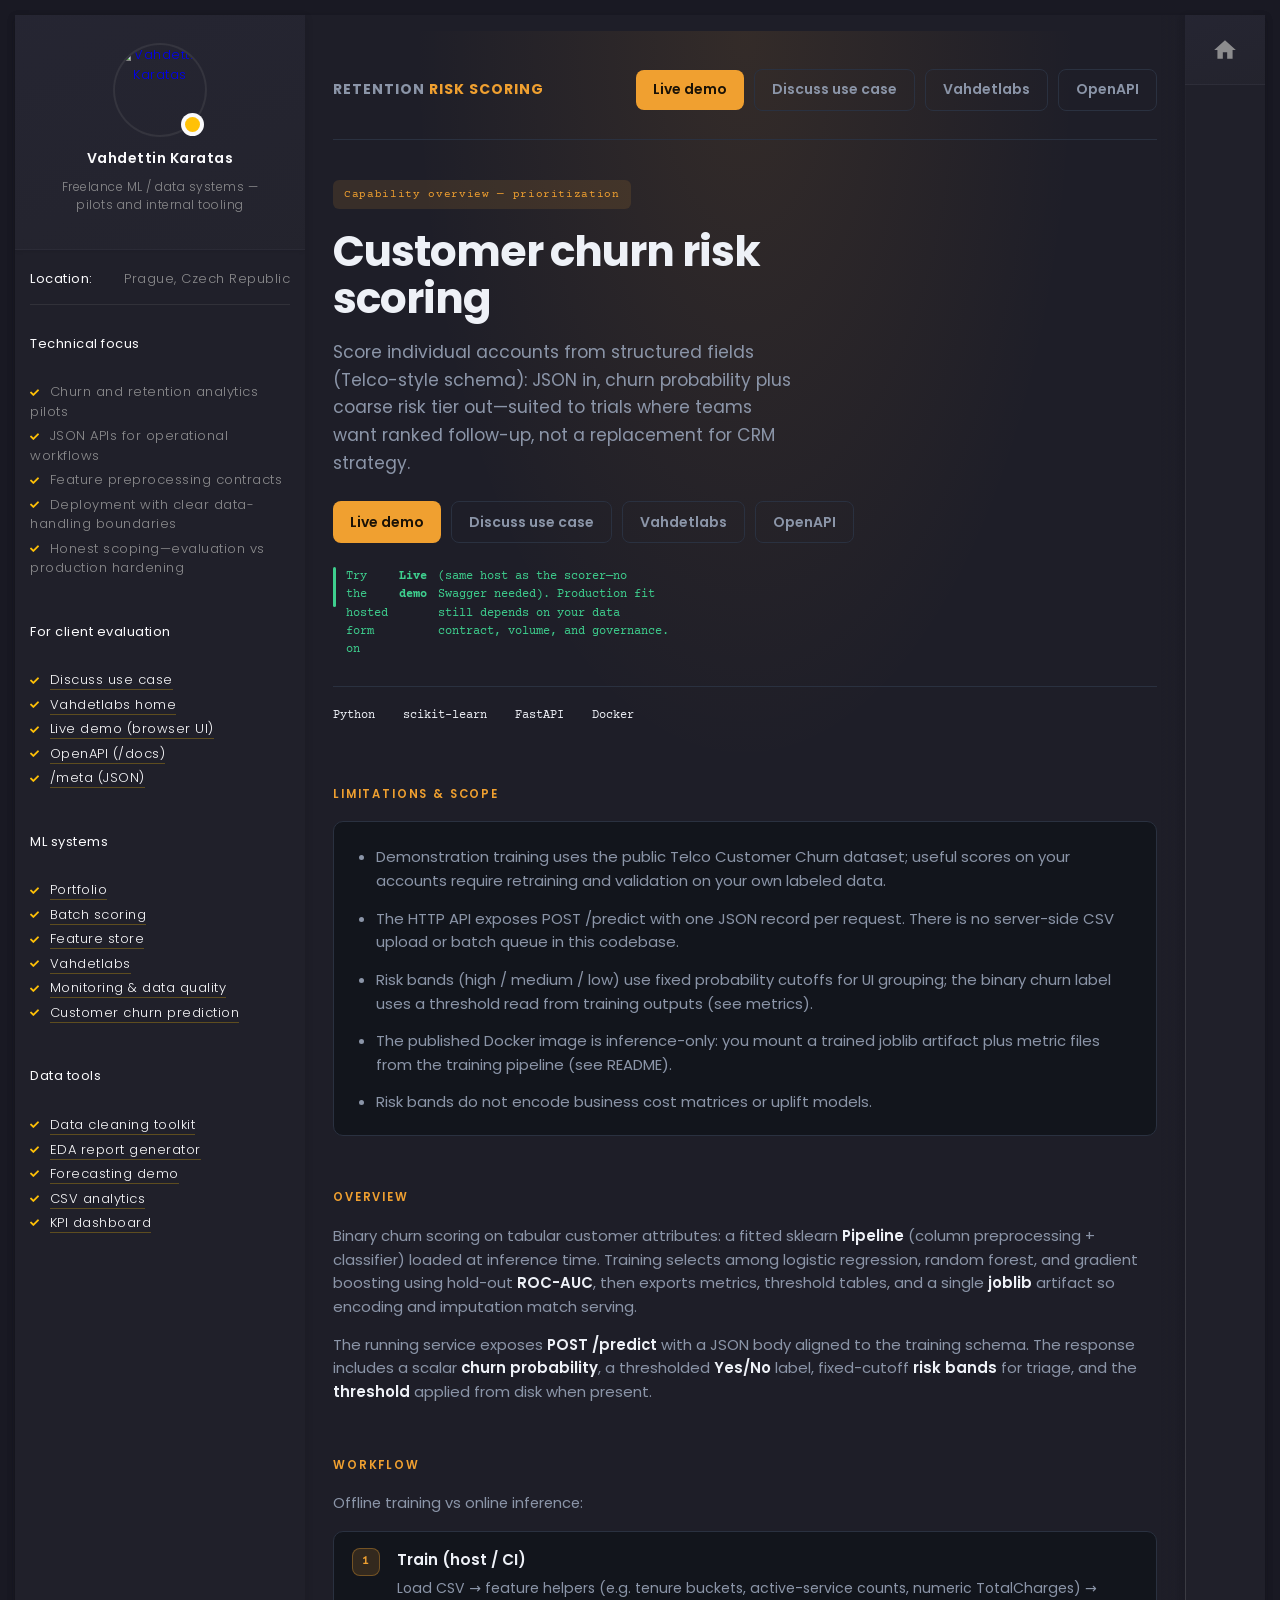
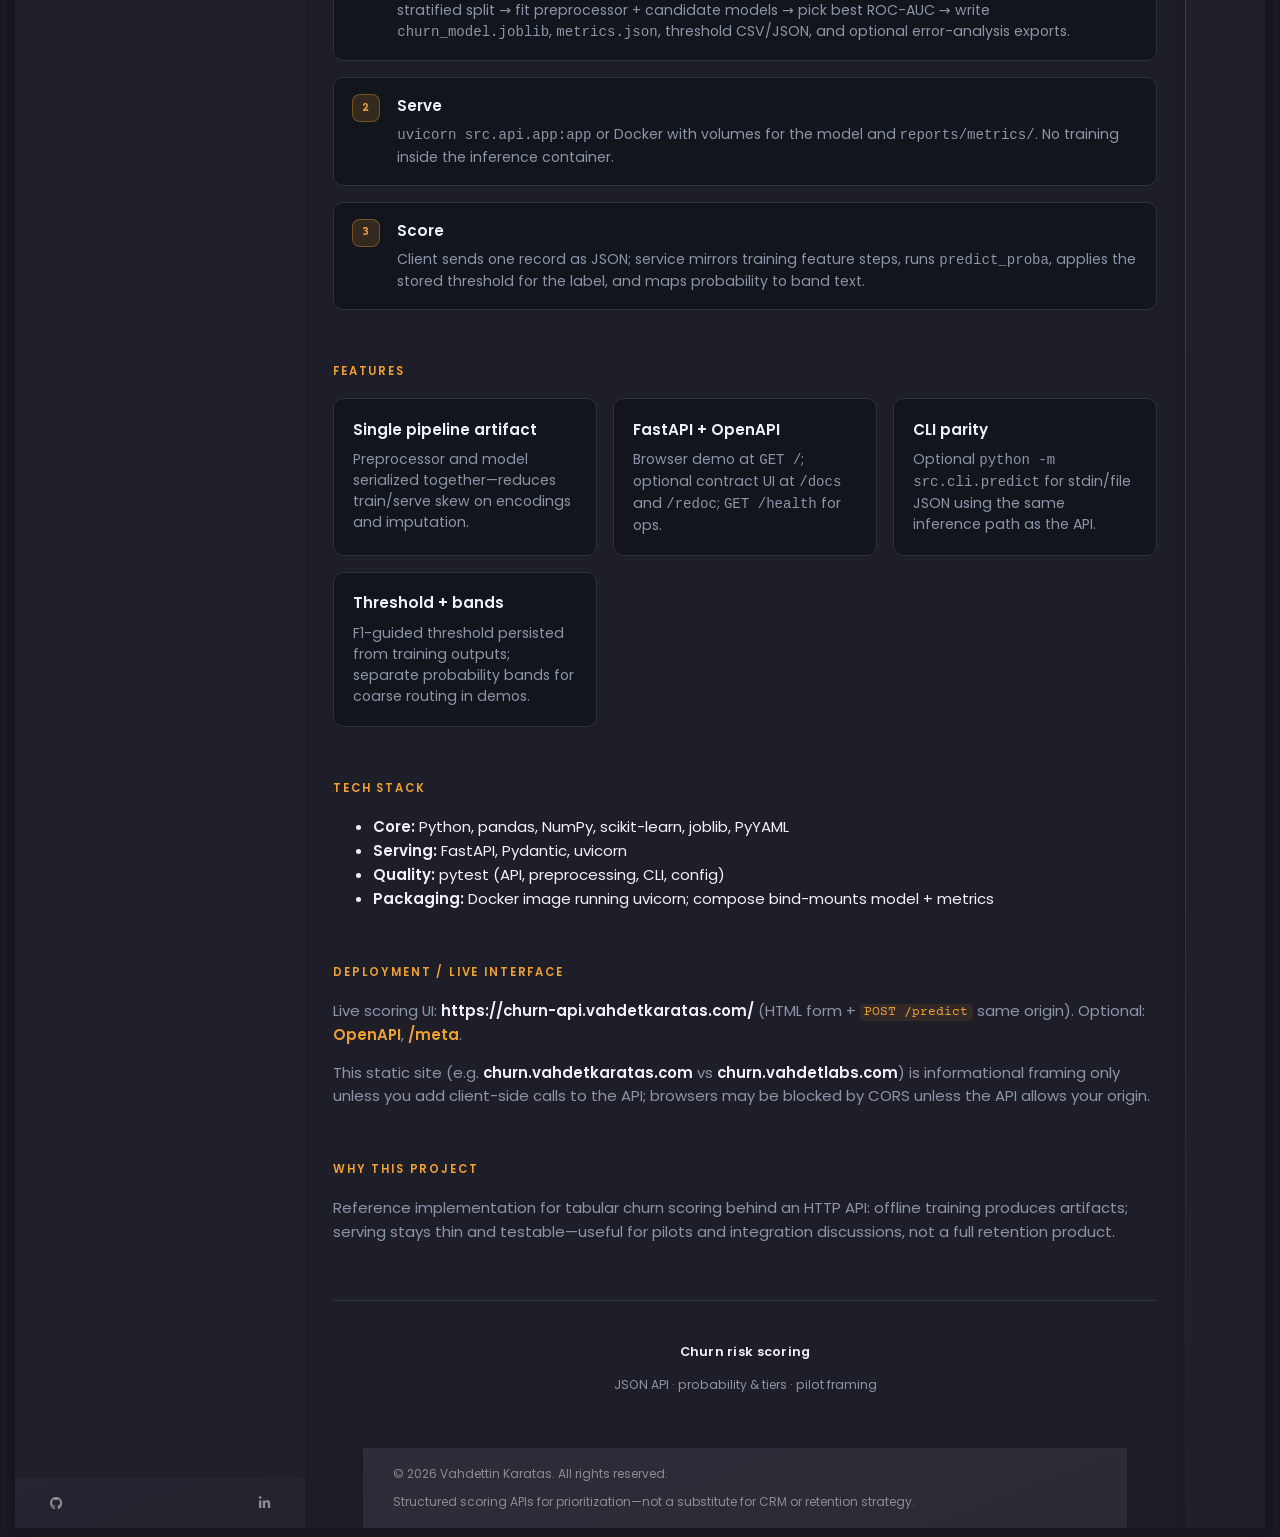
==== commit 1df6224f: "u3" ====
--- a/layout-shell-commercial/index.html
+++ b/layout-shell-commercial/index.html
@@ -66,8 +66,9 @@
               <ul class="art-knowledge-list p-15-0">
                 <li><a href="https://vahdetlabs.com/contact" target="_blank" rel="noopener noreferrer">Discuss use case</a></li>
 <li><a href="https://vahdetlabs.com/" target="_blank" rel="noopener noreferrer">Vahdetlabs home</a></li>
-<li><a href="https://churn-api.vahdetkaratas.com/" target="_blank" rel="noopener noreferrer">Open scoring demo (API)</a></li>
-<li><a href="https://churn-api.vahdetkaratas.com/docs" target="_blank" rel="noopener noreferrer">OpenAPI docs</a></li>
+<li><a href="https://churn-api.vahdetkaratas.com/" target="_blank" rel="noopener noreferrer">Live demo (browser UI)</a></li>
+<li><a href="https://churn-api.vahdetkaratas.com/docs" target="_blank" rel="noopener noreferrer">OpenAPI (/docs)</a></li>
+<li><a href="https://churn-api.vahdetkaratas.com/meta" target="_blank" rel="noopener noreferrer">/meta (JSON)</a></li>
               </ul>
             </div>
 
@@ -115,10 +116,10 @@
                   <header>
                     <div class="logo" id="top">Retention <span>risk scoring</span></div>
                     <div class="nav-actions">
-                      <a class="btn btn-primary" href="https://churn-api.vahdetkaratas.com/" target="_blank" rel="noopener noreferrer">Open scoring demo (API)</a>
+                      <a class="btn btn-primary" href="https://churn-api.vahdetkaratas.com/" target="_blank" rel="noopener noreferrer">Live demo</a>
 <a class="btn btn-ghost" href="https://vahdetlabs.com/contact" target="_blank" rel="noopener noreferrer">Discuss use case</a>
 <a class="btn btn-ghost" href="https://vahdetlabs.com/" target="_blank" rel="noopener noreferrer">Vahdetlabs</a>
-<a class="btn btn-ghost" href="https://churn-api.vahdetkaratas.com/docs" target="_blank" rel="noopener noreferrer">OpenAPI docs</a>
+<a class="btn btn-ghost" href="https://churn-api.vahdetkaratas.com/docs" target="_blank" rel="noopener noreferrer">OpenAPI</a>
                     </div>
                   </header>
 
@@ -128,12 +129,12 @@
                       <h1>Customer churn risk scoring</h1>
                       <p class="hero-lead">Score individual accounts from structured fields (Telco-style schema): JSON in, churn probability plus coarse risk tier out—suited to trials where teams want ranked follow-up, not a replacement for CRM strategy.</p>
                       <div class="hero-cta">
-                        <a class="btn btn-primary" href="https://churn-api.vahdetkaratas.com/" target="_blank" rel="noopener noreferrer">Open scoring demo (API)</a>
+                        <a class="btn btn-primary" href="https://churn-api.vahdetkaratas.com/" target="_blank" rel="noopener noreferrer">Live demo</a>
 <a class="btn btn-ghost" href="https://vahdetlabs.com/contact" target="_blank" rel="noopener noreferrer">Discuss use case</a>
 <a class="btn btn-ghost" href="https://vahdetlabs.com/" target="_blank" rel="noopener noreferrer">Vahdetlabs</a>
-<a class="btn btn-ghost" href="https://churn-api.vahdetkaratas.com/docs" target="_blank" rel="noopener noreferrer">OpenAPI docs</a>
+<a class="btn btn-ghost" href="https://churn-api.vahdetkaratas.com/docs" target="_blank" rel="noopener noreferrer">OpenAPI</a>
                       </div>
-                      <p class="hero-note">Public reference deployment for evaluation. Production fit depends on your data contract, volume, and governance—not demonstrated on this page.</p>
+                      <p class="hero-note">Try the hosted form on <strong>Live demo</strong> (same host as the scorer—no Swagger needed). Production fit still depends on your data contract, volume, and governance.</p>
                       <div class="metrics" aria-label="Project facts">
                         <div><span>Python</span></div>
 <div><span>scikit-learn</span></div>
@@ -212,7 +213,7 @@
     </div>
     <div class="proj-card">
       <h3 class="proj-card-title">FastAPI + OpenAPI</h3>
-      <p><code>/docs</code> and <code>/redoc</code> for contract review; health endpoint for ops checks.</p>
+      <p>Browser demo at <code>GET /</code>; optional contract UI at <code>/docs</code> and <code>/redoc</code>; <code>GET /health</code> for ops.</p>
     </div>
     <div class="proj-card">
       <h3 class="proj-card-title">CLI parity</h3>
@@ -241,8 +242,8 @@
   <h2 id="deploy-heading">Deployment / live interface</h2>
   <div class="proj-prose">
     <p>
-      Canonical scoring URL for integration checks: <strong>https://churn-api.vahdetkaratas.com/</strong>
-      (OpenAPI at <code>/docs</code>). There is no in-repo dashboard UI; interaction is HTTP API–first (try-it flows via OpenAPI or curl).
+      Live scoring UI: <strong>https://churn-api.vahdetkaratas.com/</strong> (HTML form + <code>POST /predict</code> same origin).
+      Optional: <a href="https://churn-api.vahdetkaratas.com/docs">OpenAPI</a>, <a href="https://churn-api.vahdetkaratas.com/meta">/meta</a>.
     </p>
     <p>
       This static site (e.g. <strong>churn.vahdetkaratas.com</strong> vs <strong>churn.vahdetlabs.com</strong>) is informational framing only unless you add client-side calls to the API; browsers may be blocked by CORS unless the API allows your origin.
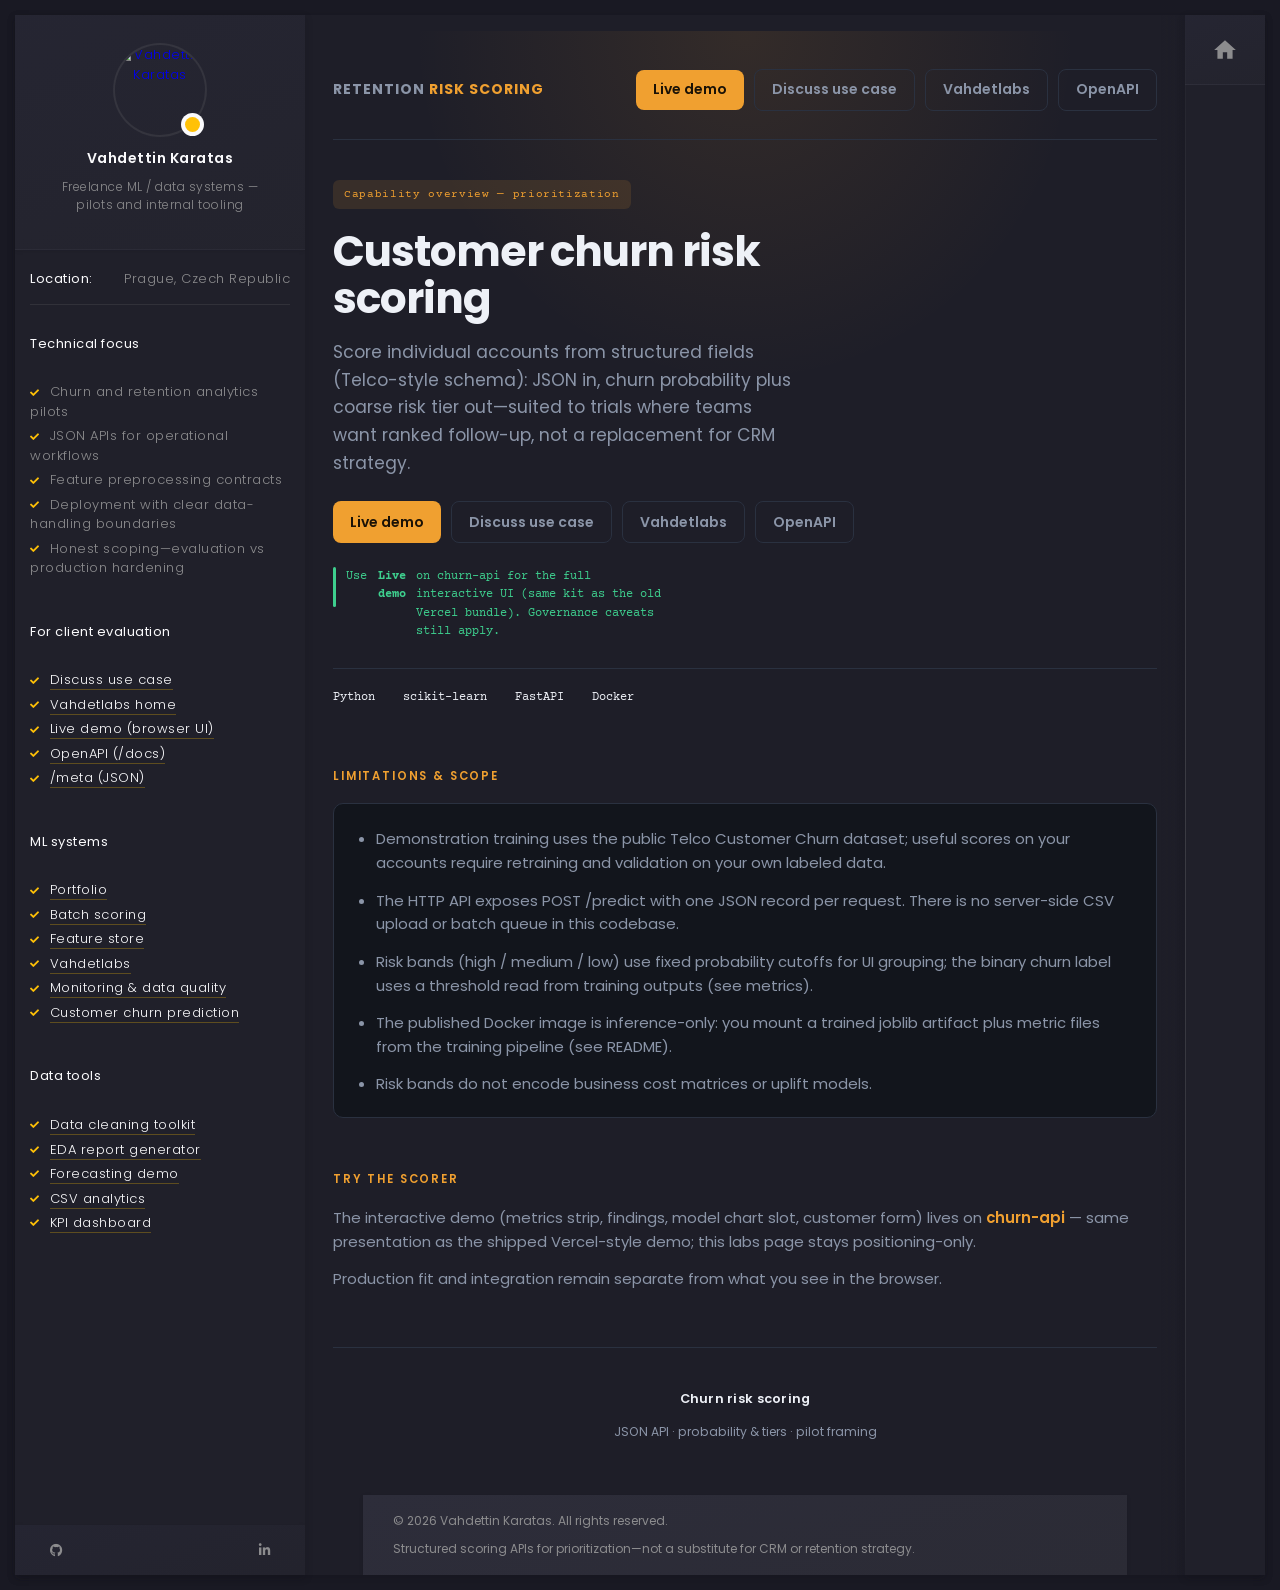
==== commit 762d35fa: "u4" ====
--- a/layout-shell-commercial/index.html
+++ b/layout-shell-commercial/index.html
@@ -134,7 +134,7 @@
 <a class="btn btn-ghost" href="https://vahdetlabs.com/" target="_blank" rel="noopener noreferrer">Vahdetlabs</a>
 <a class="btn btn-ghost" href="https://churn-api.vahdetkaratas.com/docs" target="_blank" rel="noopener noreferrer">OpenAPI</a>
                       </div>
-                      <p class="hero-note">Try the hosted form on <strong>Live demo</strong> (same host as the scorer—no Swagger needed). Production fit still depends on your data contract, volume, and governance.</p>
+                      <p class="hero-note">Use <strong>Live demo</strong> on churn-api for the full interactive UI (same kit as the old Vercel bundle). Governance caveats still apply.</p>
                       <div class="metrics" aria-label="Project facts">
                         <div><span>Python</span></div>
 <div><span>scikit-learn</span></div>
@@ -149,116 +149,19 @@
 <li>The published Docker image is inference-only: you mount a trained joblib artifact plus metric files from the training pipeline (see README).</li>
 <li>Risk bands do not encode business cost matrices or uplift models.</li></ul></div></section>
 
-                    <section class="proj-section" aria-labelledby="overview-heading">
-  <h2 id="overview-heading">Overview</h2>
-  <div class="proj-prose">
-    <p>
-      Binary churn scoring on tabular customer attributes: a fitted sklearn <strong>Pipeline</strong>
-      (column preprocessing + classifier) loaded at inference time. Training selects among logistic regression,
-      random forest, and gradient boosting using hold-out <strong>ROC-AUC</strong>, then exports metrics,
-      threshold tables, and a single <strong>joblib</strong> artifact so encoding and imputation match serving.
-    </p>
-    <p>
-      The running service exposes <strong>POST /predict</strong> with a JSON body aligned to the training schema.
-      The response includes a scalar <strong>churn probability</strong>, a thresholded <strong>Yes/No</strong> label,
-      fixed-cutoff <strong>risk bands</strong> for triage, and the <strong>threshold</strong> applied from disk when present.
-    </p>
-  </div>
-</section>
-
-<section class="proj-section" aria-labelledby="workflow-heading">
-  <h2 id="workflow-heading">Workflow</h2>
-  <p class="proj-section-intro">Offline training vs online inference:</p>
-  <ol class="proj-steps">
-    <li class="proj-step">
-      <span class="proj-step-num">1</span>
-      <div class="proj-step-body">
-        <h3 class="proj-step-title">Train (host / CI)</h3>
-        <p>
-          Load CSV → feature helpers (e.g. tenure buckets, active-service counts, numeric TotalCharges) → stratified split →
-          fit preprocessor + candidate models → pick best ROC-AUC → write <code>churn_model.joblib</code>,
-          <code>metrics.json</code>, threshold CSV/JSON, and optional error-analysis exports.
-        </p>
-      </div>
-    </li>
-    <li class="proj-step">
-      <span class="proj-step-num">2</span>
-      <div class="proj-step-body">
-        <h3 class="proj-step-title">Serve</h3>
-        <p>
-          <code>uvicorn src.api.app:app</code> or Docker with volumes for the model and <code>reports/metrics/</code>.
-          No training inside the inference container.
-        </p>
-      </div>
-    </li>
-    <li class="proj-step">
-      <span class="proj-step-num">3</span>
-      <div class="proj-step-body">
-        <h3 class="proj-step-title">Score</h3>
-        <p>
-          Client sends one record as JSON; service mirrors training feature steps, runs <code>predict_proba</code>,
-          applies the stored threshold for the label, and maps probability to band text.
-        </p>
-      </div>
-    </li>
-  </ol>
-</section>
-
-<section class="proj-section" aria-labelledby="features-heading">
-  <h2 id="features-heading">Features</h2>
-  <div class="proj-card-grid">
-    <div class="proj-card">
-      <h3 class="proj-card-title">Single pipeline artifact</h3>
-      <p>Preprocessor and model serialized together—reduces train/serve skew on encodings and imputation.</p>
-    </div>
-    <div class="proj-card">
-      <h3 class="proj-card-title">FastAPI + OpenAPI</h3>
-      <p>Browser demo at <code>GET /</code>; optional contract UI at <code>/docs</code> and <code>/redoc</code>; <code>GET /health</code> for ops.</p>
-    </div>
-    <div class="proj-card">
-      <h3 class="proj-card-title">CLI parity</h3>
-      <p>Optional <code>python -m src.cli.predict</code> for stdin/file JSON using the same inference path as the API.</p>
-    </div>
-    <div class="proj-card">
-      <h3 class="proj-card-title">Threshold + bands</h3>
-      <p>F1-guided threshold persisted from training outputs; separate probability bands for coarse routing in demos.</p>
-    </div>
-  </div>
-</section>
-
-<section class="proj-section" aria-labelledby="stack-heading">
-  <h2 id="stack-heading">Tech stack</h2>
-  <div class="proj-prose">
-    <ul>
-      <li><strong>Core:</strong> Python, pandas, NumPy, scikit-learn, joblib, PyYAML</li>
-      <li><strong>Serving:</strong> FastAPI, Pydantic, uvicorn</li>
-      <li><strong>Quality:</strong> pytest (API, preprocessing, CLI, config)</li>
-      <li><strong>Packaging:</strong> Docker image running uvicorn; compose bind-mounts model + metrics</li>
-    </ul>
-  </div>
-</section>
-
-<section class="proj-section" aria-labelledby="deploy-heading">
-  <h2 id="deploy-heading">Deployment / live interface</h2>
-  <div class="proj-prose">
-    <p>
-      Live scoring UI: <strong>https://churn-api.vahdetkaratas.com/</strong> (HTML form + <code>POST /predict</code> same origin).
-      Optional: <a href="https://churn-api.vahdetkaratas.com/docs">OpenAPI</a>, <a href="https://churn-api.vahdetkaratas.com/meta">/meta</a>.
-    </p>
-    <p>
-      This static site (e.g. <strong>churn.vahdetkaratas.com</strong> vs <strong>churn.vahdetlabs.com</strong>) is informational framing only unless you add client-side calls to the API; browsers may be blocked by CORS unless the API allows your origin.
-    </p>
-  </div>
-</section>
-
-<section class="proj-section" aria-labelledby="why-heading">
-  <h2 id="why-heading">Why this project</h2>
-  <div class="proj-prose">
-    <p>
-      Reference implementation for tabular churn scoring behind an HTTP API: offline training produces artifacts; serving stays thin and testable—useful for pilots and integration discussions, not a full retention product.
-    </p>
-  </div>
-</section>
+                    <section class="proj-section" aria-labelledby="deep-heading">
+                      <h2 id="deep-heading">Try the scorer</h2>
+                      <div class="proj-prose">
+                        <p>
+                          The interactive demo (metrics strip, findings, model chart slot, customer form) lives on
+                          <strong><a href="https://churn-api.vahdetkaratas.com/" target="_blank" rel="noopener noreferrer">churn-api</a></strong>
+                          — same presentation as the shipped Vercel-style demo; this labs page stays positioning-only.
+                        </p>
+                        <p>
+                          Production fit and integration remain separate from what you see in the browser.
+                        </p>
+                      </div>
+                    </section>
 
                   </div>
 
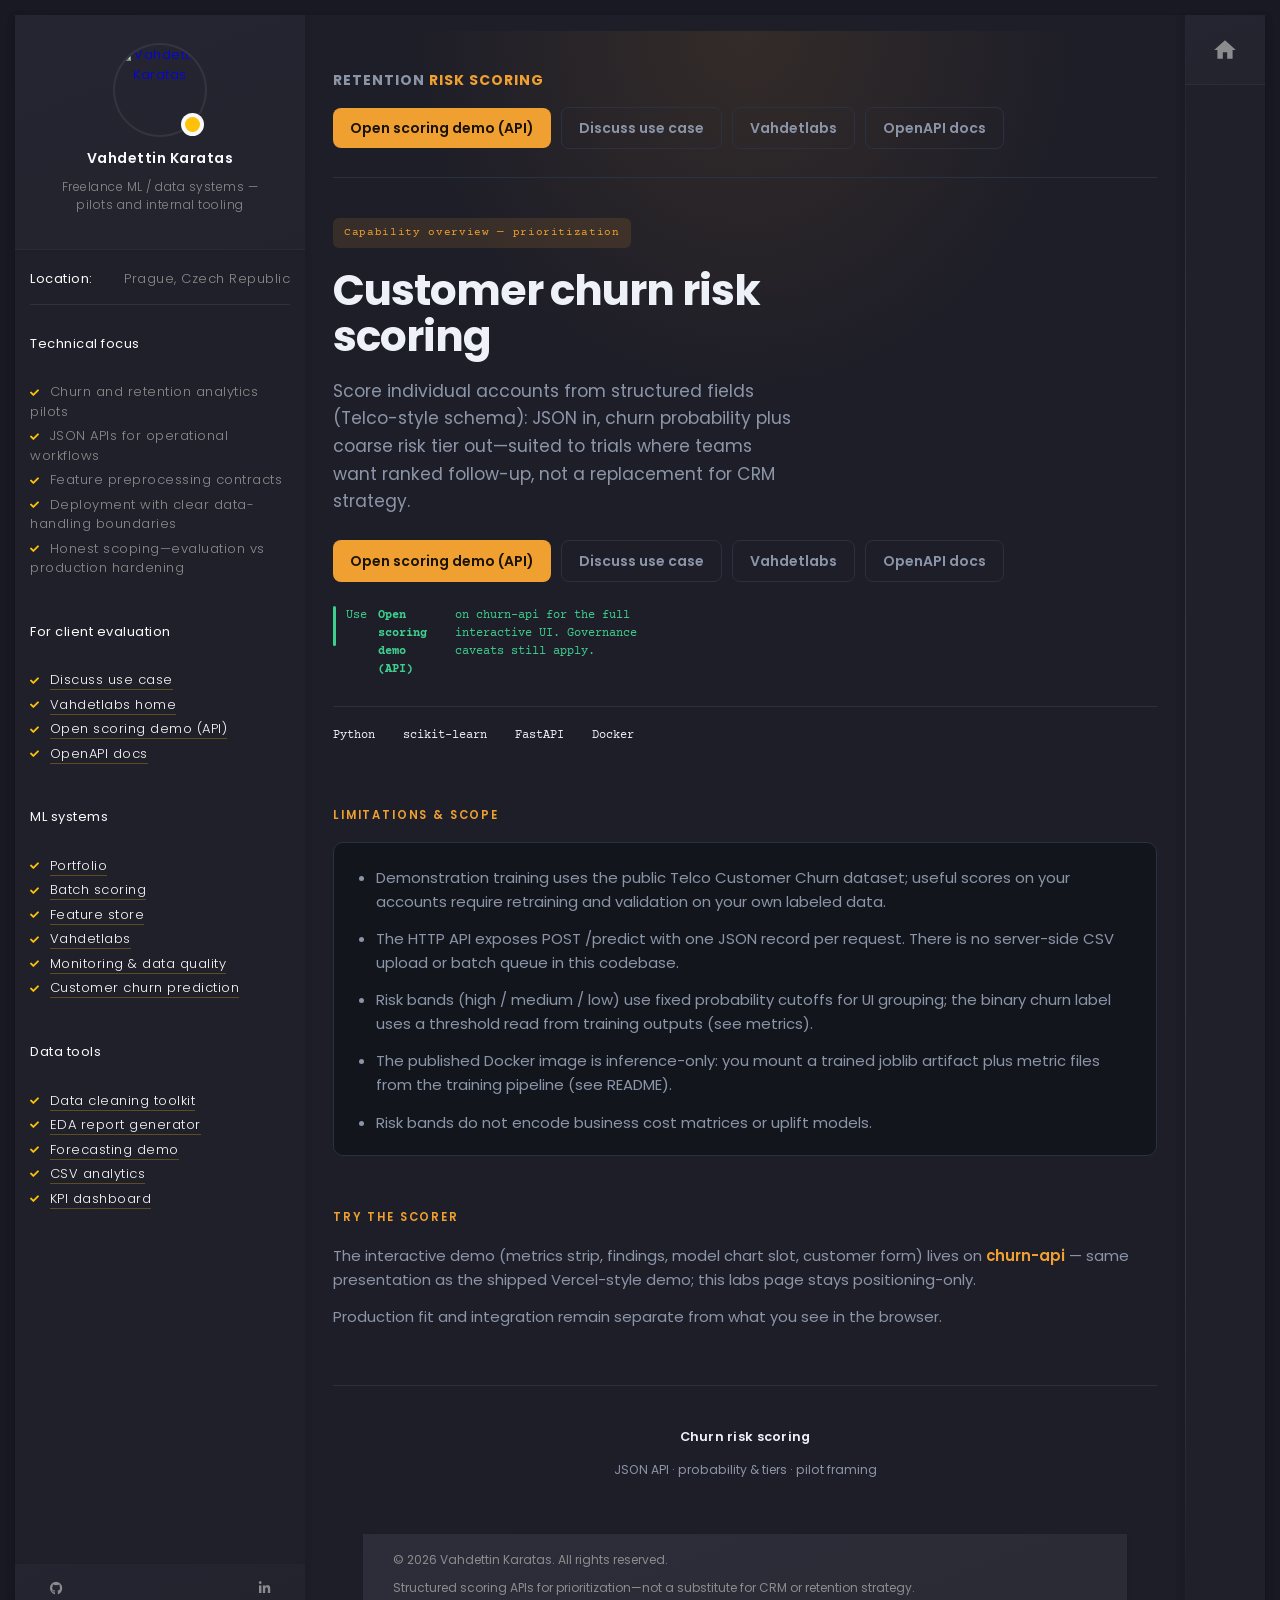
==== commit 798c4100: "u5" ====
--- a/layout-shell-commercial/index.html
+++ b/layout-shell-commercial/index.html
@@ -54,10 +54,10 @@
               <h6 class="mb-15">Technical focus</h6>
               <ul class="art-knowledge-list p-15-0">
                 <li>Churn and retention analytics pilots</li>
-<li>JSON APIs for operational workflows</li>
-<li>Feature preprocessing contracts</li>
-<li>Deployment with clear data-handling boundaries</li>
-<li>Honest scoping—evaluation vs production hardening</li>
+                <li>JSON APIs for operational workflows</li>
+                <li>Feature preprocessing contracts</li>
+                <li>Deployment with clear data-handling boundaries</li>
+                <li>Honest scoping—evaluation vs production hardening</li>
               </ul>
             </div>
 
@@ -65,10 +65,9 @@
               <h6 class="mb-15">For client evaluation</h6>
               <ul class="art-knowledge-list p-15-0">
                 <li><a href="https://vahdetlabs.com/contact" target="_blank" rel="noopener noreferrer">Discuss use case</a></li>
-<li><a href="https://vahdetlabs.com/" target="_blank" rel="noopener noreferrer">Vahdetlabs home</a></li>
-<li><a href="https://churn-api.vahdetkaratas.com/" target="_blank" rel="noopener noreferrer">Live demo (browser UI)</a></li>
-<li><a href="https://churn-api.vahdetkaratas.com/docs" target="_blank" rel="noopener noreferrer">OpenAPI (/docs)</a></li>
-<li><a href="https://churn-api.vahdetkaratas.com/meta" target="_blank" rel="noopener noreferrer">/meta (JSON)</a></li>
+                <li><a href="https://vahdetlabs.com/" target="_blank" rel="noopener noreferrer">Vahdetlabs home</a></li>
+                <li><a href="https://churn-api.vahdetkaratas.com/" target="_blank" rel="noopener noreferrer">Open scoring demo (API)</a></li>
+                <li><a href="https://churn-api.vahdetkaratas.com/docs" target="_blank" rel="noopener noreferrer">OpenAPI docs</a></li>
               </ul>
             </div>
 
@@ -116,10 +115,10 @@
                   <header>
                     <div class="logo" id="top">Retention <span>risk scoring</span></div>
                     <div class="nav-actions">
-                      <a class="btn btn-primary" href="https://churn-api.vahdetkaratas.com/" target="_blank" rel="noopener noreferrer">Live demo</a>
+                      <a class="btn btn-primary" href="https://churn-api.vahdetkaratas.com/" target="_blank" rel="noopener noreferrer">Open scoring demo (API)</a>
 <a class="btn btn-ghost" href="https://vahdetlabs.com/contact" target="_blank" rel="noopener noreferrer">Discuss use case</a>
 <a class="btn btn-ghost" href="https://vahdetlabs.com/" target="_blank" rel="noopener noreferrer">Vahdetlabs</a>
-<a class="btn btn-ghost" href="https://churn-api.vahdetkaratas.com/docs" target="_blank" rel="noopener noreferrer">OpenAPI</a>
+<a class="btn btn-ghost" href="https://churn-api.vahdetkaratas.com/docs" target="_blank" rel="noopener noreferrer">OpenAPI docs</a>
                     </div>
                   </header>
 
@@ -129,12 +128,12 @@
                       <h1>Customer churn risk scoring</h1>
                       <p class="hero-lead">Score individual accounts from structured fields (Telco-style schema): JSON in, churn probability plus coarse risk tier out—suited to trials where teams want ranked follow-up, not a replacement for CRM strategy.</p>
                       <div class="hero-cta">
-                        <a class="btn btn-primary" href="https://churn-api.vahdetkaratas.com/" target="_blank" rel="noopener noreferrer">Live demo</a>
+                        <a class="btn btn-primary" href="https://churn-api.vahdetkaratas.com/" target="_blank" rel="noopener noreferrer">Open scoring demo (API)</a>
 <a class="btn btn-ghost" href="https://vahdetlabs.com/contact" target="_blank" rel="noopener noreferrer">Discuss use case</a>
 <a class="btn btn-ghost" href="https://vahdetlabs.com/" target="_blank" rel="noopener noreferrer">Vahdetlabs</a>
-<a class="btn btn-ghost" href="https://churn-api.vahdetkaratas.com/docs" target="_blank" rel="noopener noreferrer">OpenAPI</a>
+<a class="btn btn-ghost" href="https://churn-api.vahdetkaratas.com/docs" target="_blank" rel="noopener noreferrer">OpenAPI docs</a>
                       </div>
-                      <p class="hero-note">Use <strong>Live demo</strong> on churn-api for the full interactive UI (same kit as the old Vercel bundle). Governance caveats still apply.</p>
+                      <p class="hero-note">Use <strong>Open scoring demo (API)</strong> on churn-api for the full interactive UI. Governance caveats still apply.</p>
                       <div class="metrics" aria-label="Project facts">
                         <div><span>Python</span></div>
 <div><span>scikit-learn</span></div>
